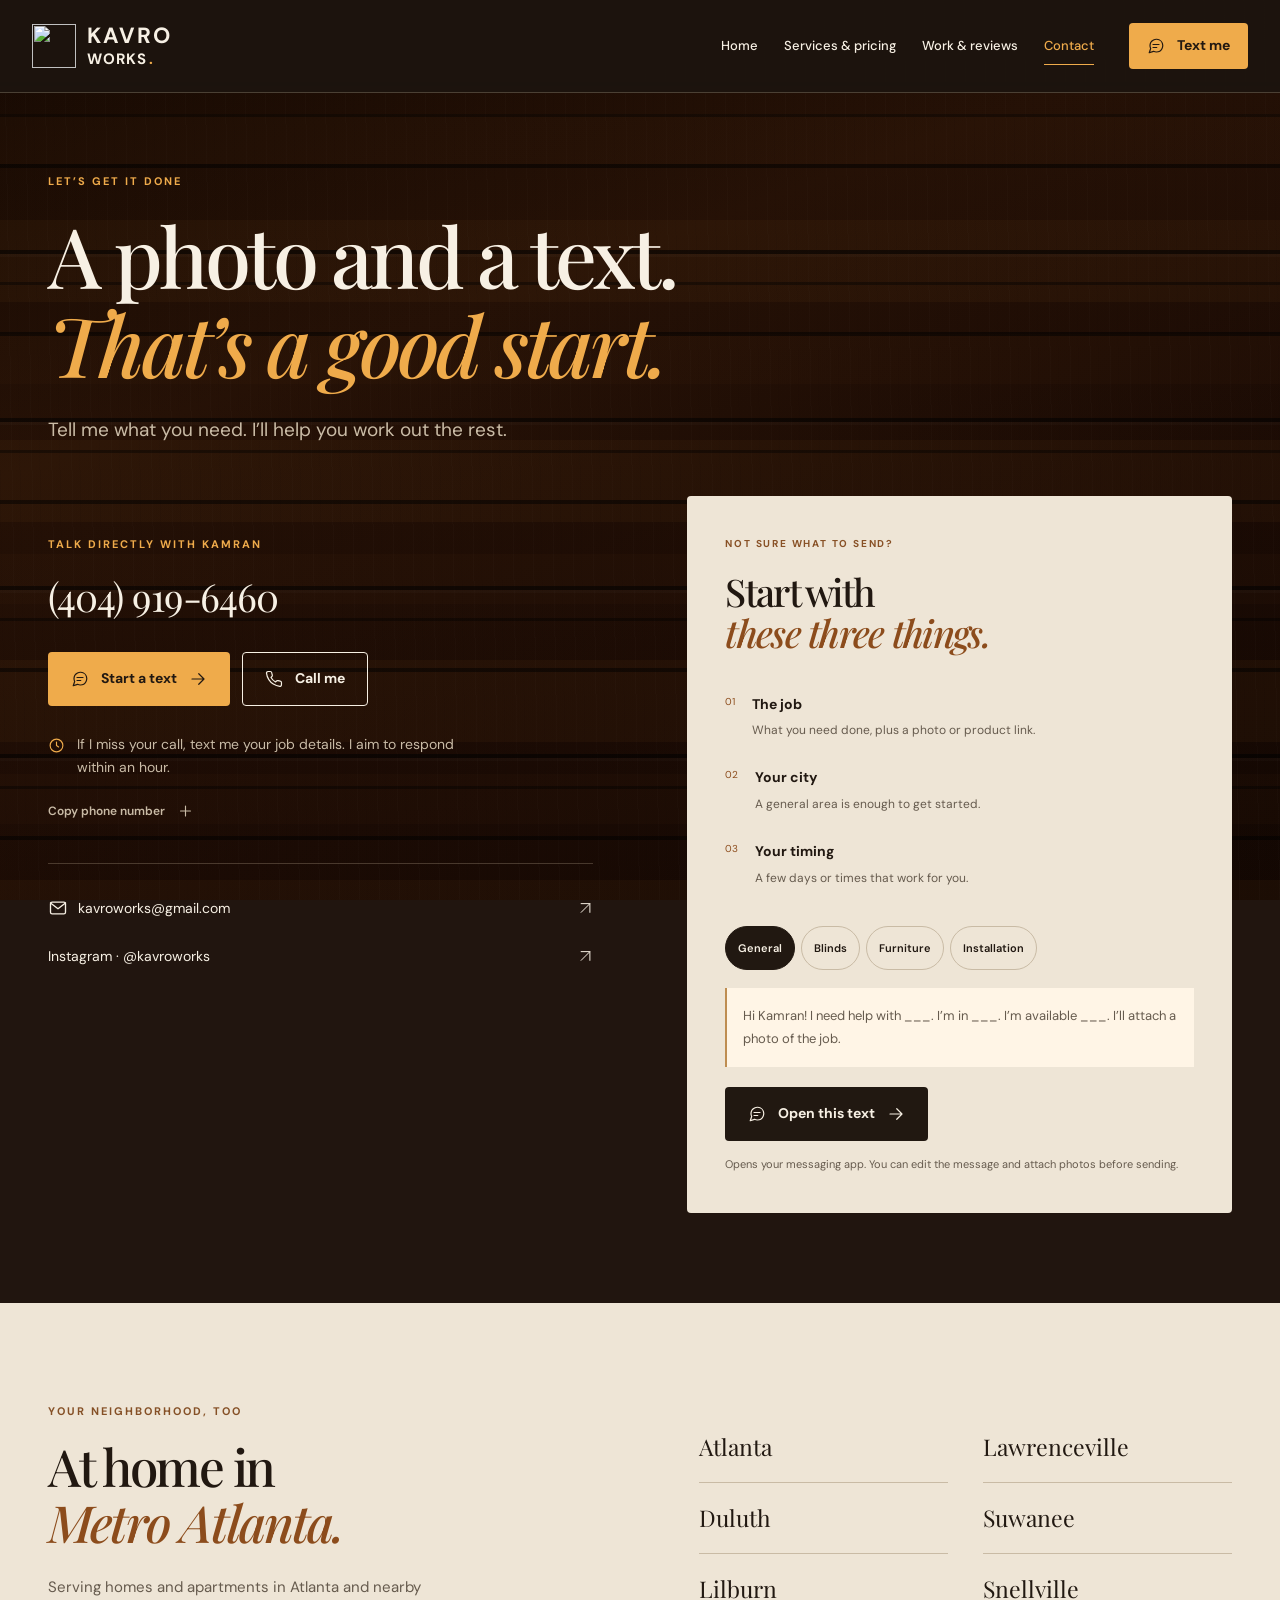
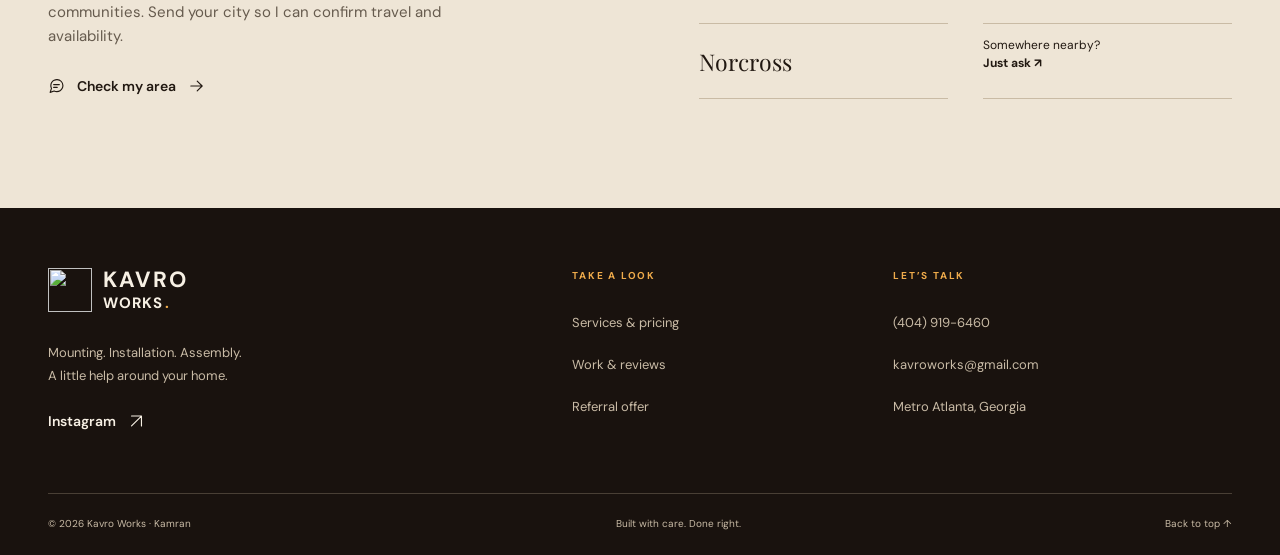
==== contact.html @ 24684acc "Add files via upload" ====
<!doctype html>
<html lang="en"><head><meta charset="utf-8"><meta name="viewport" content="width=device-width, initial-scale=1, viewport-fit=cover"><meta name="theme-color" content="#20150f"><title>Call or Text Kamran | Kavro Works</title><meta name="description" content="Text your project photos, city and preferred timing to Kavro Works at (404) 919-6460. Mounting, installation and assembly across Metro Atlanta."><link rel="canonical" href="https://kavroworks.com/contact.html"><meta property="og:title" content="Call or Text Kamran | Kavro Works"><meta property="og:description" content="Text your project photos, city and preferred timing to Kavro Works at (404) 919-6460. Mounting, installation and assembly across Metro Atlanta."><meta property="og:type" content="website"><meta property="og:image" content="https://kavroworks.com/images/bed-after.webp"><link rel="icon" href="images/favicon.png"><link rel="apple-touch-icon" href="images/favicon.png"><link rel="preconnect" href="https://fonts.googleapis.com"><link rel="preconnect" href="https://fonts.gstatic.com" crossorigin><link href="https://fonts.googleapis.com/css2?family=DM+Sans:wght@400;500;600;700&family=Playfair+Display:ital,wght@0,500;0,600;0,700;1,500;1,600&display=swap" rel="stylesheet"><link rel="stylesheet" href="styles.css"><script src="script.js" defer></script><script type="application/ld+json">{"@context": "https://schema.org", "@type": "HomeAndConstructionBusiness", "name": "Kavro Works", "url": "https://kavroworks.com/", "telephone": "+14049196460", "email": "kavroworks@gmail.com", "image": "https://kavroworks.com/images/bed-after.webp", "areaServed": ["Atlanta", "Lawrenceville", "Duluth", "Suwanee", "Lilburn", "Snellville", "Norcross"], "sameAs": ["https://www.instagram.com/kavroworks"]}</script></head>
<body id="top"><div class="wood-bg" aria-hidden="true"></div><a href="#main" class="skip-link">Skip to content</a>
<header class="site-header"><div class="header-inner"><a class="brand" href="index.html" aria-label="Kavro Works home"><img src="images/logo.png" alt="" width="44" height="44"><span>KAVRO<span class="brand-works">WORKS<span class="brand-dot">.</span></span></span></a>
<button type="button" class="menu-toggle js-only" aria-controls="site-nav" aria-expanded="false"><span class="menu-lines" aria-hidden="true"></span><span class="sr-only">Open menu</span></button>
<nav id="site-nav" class="site-nav" aria-label="Main navigation"><a href="index.html">Home</a><a href="services.html">Services & pricing</a><a href="work.html">Work & reviews</a><a href="contact.html" aria-current="page">Contact</a><a href="offers.html" class="mobile-offer">Referral offer</a></nav>
<a class="button button-accent header-cta" href="sms:+14049196460" data-sms=""><svg class="icon " viewBox="0 0 24 24" fill="none" stroke="currentColor" stroke-width="1.6" stroke-linecap="round" stroke-linejoin="round" aria-hidden="true"><path d="M21 11.5a8.4 8.4 0 0 1-.9 3.8 8.5 8.5 0 0 1-7.6 4.7 8.4 8.4 0 0 1-3.8-.9L3 21l1.9-5.7a8.4 8.4 0 0 1-.9-3.8 8.5 8.5 0 0 1 4.7-7.6 8.4 8.4 0 0 1 3.8-.9h.5a8.5 8.5 0 0 1 8 8v.5Z"/><path d="M8 10h8M8 14h5"/></svg><span>Text me</span><svg class="icon " viewBox="0 0 24 24" fill="none" stroke="currentColor" stroke-width="1.6" stroke-linecap="round" stroke-linejoin="round" aria-hidden="true"><path d="M4 12h15M13 5l7 7-7 7"/></svg></a>
</div></header><main id="main"><section class="container page-hero contact-hero"><span class="eyebrow">Let’s get it done</span><h1>A photo and a text.<br><em>That’s a good start.</em></h1><p class="lead">Tell me what you need. I’ll help you work out the rest.</p></section><section class="container contact-layout"><div class="contact-main"><span class="eyebrow">Talk directly with Kamran</span><a class="contact-number" href="tel:+14049196460">(404) 919-6460</a><div class="button-row"><a class="button button-accent" href="sms:+14049196460" data-sms=""><svg class="icon " viewBox="0 0 24 24" fill="none" stroke="currentColor" stroke-width="1.6" stroke-linecap="round" stroke-linejoin="round" aria-hidden="true"><path d="M21 11.5a8.4 8.4 0 0 1-.9 3.8 8.5 8.5 0 0 1-7.6 4.7 8.4 8.4 0 0 1-3.8-.9L3 21l1.9-5.7a8.4 8.4 0 0 1-.9-3.8 8.5 8.5 0 0 1 4.7-7.6 8.4 8.4 0 0 1 3.8-.9h.5a8.5 8.5 0 0 1 8 8v.5Z"/><path d="M8 10h8M8 14h5"/></svg><span>Start a text</span><svg class="icon " viewBox="0 0 24 24" fill="none" stroke="currentColor" stroke-width="1.6" stroke-linecap="round" stroke-linejoin="round" aria-hidden="true"><path d="M4 12h15M13 5l7 7-7 7"/></svg></a><a href="tel:+14049196460" class="button button-outline"><svg class="icon " viewBox="0 0 24 24" fill="none" stroke="currentColor" stroke-width="1.6" stroke-linecap="round" stroke-linejoin="round" aria-hidden="true"><path d="m22 16.9-.1 3a2 2 0 0 1-2.2 2 19.8 19.8 0 0 1-8.6-3.1 19.5 19.5 0 0 1-6-6A19.8 19.8 0 0 1 2 4.1 2 2 0 0 1 4 2h3a2 2 0 0 1 2 1.7c.1 1 .4 2 .7 2.9a2 2 0 0 1-.5 2.1L8 10a16 16 0 0 0 6 6l1.3-1.3a2 2 0 0 1 2.1-.5c.9.3 1.9.6 2.9.7a2 2 0 0 1 1.7 2Z"/></svg>Call me</a></div><p class="response-note"><svg class="icon " viewBox="0 0 24 24" fill="none" stroke="currentColor" stroke-width="1.6" stroke-linecap="round" stroke-linejoin="round" aria-hidden="true"><circle cx="12" cy="12" r="9"/><path d="M12 7v5l3 2"/></svg> If I miss your call, text me your job details. I aim to respond within an hour.</p><button class="text-link js-only" type="button" data-copy="(404) 919-6460">Copy phone number <svg class="icon " viewBox="0 0 24 24" fill="none" stroke="currentColor" stroke-width="1.6" stroke-linecap="round" stroke-linejoin="round" aria-hidden="true"><path d="M12 5v14M5 12h14"/></svg></button><div class="contact-alternatives"><a href="mailto:kavroworks@gmail.com"><svg class="icon " viewBox="0 0 24 24" fill="none" stroke="currentColor" stroke-width="1.6" stroke-linecap="round" stroke-linejoin="round" aria-hidden="true"><rect x="3" y="5" width="18" height="14" rx="2"/><path d="m3 6 9 7 9-7"/></svg>kavroworks@gmail.com <svg class="icon " viewBox="0 0 24 24" fill="none" stroke="currentColor" stroke-width="1.6" stroke-linecap="round" stroke-linejoin="round" aria-hidden="true"><path d="M5 19 19 5M5 5h14v14"/></svg></a><a href="https://www.instagram.com/kavroworks" target="_blank" rel="noopener noreferrer">Instagram · @kavroworks <svg class="icon " viewBox="0 0 24 24" fill="none" stroke="currentColor" stroke-width="1.6" stroke-linecap="round" stroke-linejoin="round" aria-hidden="true"><path d="M5 19 19 5M5 5h14v14"/></svg></a></div></div><aside class="text-starter"><span class="eyebrow">Not sure what to send?</span><h2>Start with<br><em>these three things.</em></h2><ol class="send-list"><li><span>01</span><div><strong>The job</strong><p>What you need done, plus a photo or product link.</p></div></li><li><span>02</span><div><strong>Your city</strong><p>A general area is enough to get started.</p></div></li><li><span>03</span><div><strong>Your timing</strong><p>A few days or times that work for you.</p></div></li></ol><div class="text-topics js-only" aria-label="Choose a text message topic"><button type="button" data-topic="general" aria-pressed="true">General</button><button type="button" data-topic="blinds" aria-pressed="false">Blinds</button><button type="button" data-topic="furniture" aria-pressed="false">Furniture</button><button type="button" data-topic="installation" aria-pressed="false">Installation</button></div><p class="message-preview" id="message-preview">Hi Kamran! I need help with ___. I’m in ___. I’m available ___. I’ll attach a photo of the job.</p><a class="button button-dark message-link" href="sms:+14049196460" data-sms=""><svg class="icon " viewBox="0 0 24 24" fill="none" stroke="currentColor" stroke-width="1.6" stroke-linecap="round" stroke-linejoin="round" aria-hidden="true"><path d="M21 11.5a8.4 8.4 0 0 1-.9 3.8 8.5 8.5 0 0 1-7.6 4.7 8.4 8.4 0 0 1-3.8-.9L3 21l1.9-5.7a8.4 8.4 0 0 1-.9-3.8 8.5 8.5 0 0 1 4.7-7.6 8.4 8.4 0 0 1 3.8-.9h.5a8.5 8.5 0 0 1 8 8v.5Z"/><path d="M8 10h8M8 14h5"/></svg><span>Open this text</span><svg class="icon " viewBox="0 0 24 24" fill="none" stroke="currentColor" stroke-width="1.6" stroke-linecap="round" stroke-linejoin="round" aria-hidden="true"><path d="M4 12h15M13 5l7 7-7 7"/></svg></a><p class="small">Opens your messaging app. You can edit the message and attach photos before sending.</p></aside></section>
<section class="paper-section" id="service-area"><div class="container section area-section"><div><span class="eyebrow">Your neighborhood, too</span><h2>At home in<br><em>Metro Atlanta.</em></h2><p>Serving homes and apartments in Atlanta and nearby communities. Send your city so I can confirm travel and availability.</p><a class="text-link" href="sms:+14049196460" data-sms="Hi Kamran! Do you serve ___? I need help with ___."><svg class="icon " viewBox="0 0 24 24" fill="none" stroke="currentColor" stroke-width="1.6" stroke-linecap="round" stroke-linejoin="round" aria-hidden="true"><path d="M21 11.5a8.4 8.4 0 0 1-.9 3.8 8.5 8.5 0 0 1-7.6 4.7 8.4 8.4 0 0 1-3.8-.9L3 21l1.9-5.7a8.4 8.4 0 0 1-.9-3.8 8.5 8.5 0 0 1 4.7-7.6 8.4 8.4 0 0 1 3.8-.9h.5a8.5 8.5 0 0 1 8 8v.5Z"/><path d="M8 10h8M8 14h5"/></svg><span>Check my area</span><svg class="icon " viewBox="0 0 24 24" fill="none" stroke="currentColor" stroke-width="1.6" stroke-linecap="round" stroke-linejoin="round" aria-hidden="true"><path d="M4 12h15M13 5l7 7-7 7"/></svg></a></div><ul class="city-list"><li>Atlanta</li><li>Lawrenceville</li><li>Duluth</li><li>Suwanee</li><li>Lilburn</li><li>Snellville</li><li>Norcross</li><li><span>Somewhere nearby?</span><a href="sms:+14049196460" data-sms="Hi Kamran! Do you serve ___?">Just ask ↗</a></li></ul></div></section></main><footer class="site-footer"><div class="container footer-top"><div><a class="brand" href="index.html" aria-label="Kavro Works home"><img src="images/logo.png" alt="" width="44" height="44"><span>KAVRO<span class="brand-works">WORKS<span class="brand-dot">.</span></span></span></a><p>Mounting. Installation. Assembly.<br>A little help around your home.</p><a href="https://www.instagram.com/kavroworks" target="_blank" rel="noopener noreferrer" class="text-link">Instagram <svg class="icon " viewBox="0 0 24 24" fill="none" stroke="currentColor" stroke-width="1.6" stroke-linecap="round" stroke-linejoin="round" aria-hidden="true"><path d="M5 19 19 5M5 5h14v14"/></svg></a></div>
<div><span class="eyebrow">Take a look</span><a href="services.html">Services & pricing</a><a href="work.html">Work & reviews</a><a href="offers.html">Referral offer</a></div>
<div><span class="eyebrow">Let’s talk</span><a href="tel:+14049196460">(404) 919-6460</a><a href="mailto:kavroworks@gmail.com">kavroworks@gmail.com</a><a href="contact.html#service-area">Metro Atlanta, Georgia</a></div></div>
<div class="container footer-bottom"><span>© 2026 Kavro Works · Kamran</span><span>Built with care. Done right.</span><a href="#top">Back to top ↑</a></div></footer>
<div class="mobile-contact" aria-label="Quick contact"><a href="tel:+14049196460"><svg class="icon " viewBox="0 0 24 24" fill="none" stroke="currentColor" stroke-width="1.6" stroke-linecap="round" stroke-linejoin="round" aria-hidden="true"><path d="m22 16.9-.1 3a2 2 0 0 1-2.2 2 19.8 19.8 0 0 1-8.6-3.1 19.5 19.5 0 0 1-6-6A19.8 19.8 0 0 1 2 4.1 2 2 0 0 1 4 2h3a2 2 0 0 1 2 1.7c.1 1 .4 2 .7 2.9a2 2 0 0 1-.5 2.1L8 10a16 16 0 0 0 6 6l1.3-1.3a2 2 0 0 1 2.1-.5c.9.3 1.9.6 2.9.7a2 2 0 0 1 1.7 2Z"/></svg><span>Call Kamran</span></a><a class="mobile-text" href="sms:+14049196460" data-sms=""><svg class="icon " viewBox="0 0 24 24" fill="none" stroke="currentColor" stroke-width="1.6" stroke-linecap="round" stroke-linejoin="round" aria-hidden="true"><path d="M21 11.5a8.4 8.4 0 0 1-.9 3.8 8.5 8.5 0 0 1-7.6 4.7 8.4 8.4 0 0 1-3.8-.9L3 21l1.9-5.7a8.4 8.4 0 0 1-.9-3.8 8.5 8.5 0 0 1 4.7-7.6 8.4 8.4 0 0 1 3.8-.9h.5a8.5 8.5 0 0 1 8 8v.5Z"/><path d="M8 10h8M8 14h5"/></svg><span>Text your job</span><svg class="icon " viewBox="0 0 24 24" fill="none" stroke="currentColor" stroke-width="1.6" stroke-linecap="round" stroke-linejoin="round" aria-hidden="true"><path d="M4 12h15M13 5l7 7-7 7"/></svg></a></div>
<div class="toast" role="status" aria-live="polite" aria-atomic="true" id="toast"></div>
<dialog class="copy-dialog" id="copy-dialog" aria-labelledby="copy-title"><button type="button" class="icon-button dialog-close" data-close-copy aria-label="Close"><svg class="icon " viewBox="0 0 24 24" fill="none" stroke="currentColor" stroke-width="1.6" stroke-linecap="round" stroke-linejoin="round" aria-hidden="true"><path d="m6 6 12 12M6 18 18 6"/></svg></button><h2 id="copy-title">Copy this text</h2><p>Press and hold, or select the text and copy it.</p><textarea id="copy-fallback" readonly aria-label="Text to copy"></textarea><button class="button button-accent" type="button" data-close-copy>Done</button></dialog></body></html>
---- styles.css ----
/* Kavro Works — warm wood, real projects, straightforward contact. */
:root{--ink:#211811;--wood:#21150f;--cream:#f7f0e4;--paper:#eee5d6;--muted:#c9bba6;--muted-ink:#665b4e;--accent:#efab4b;--accent-hover:#ffc16a;--line:rgba(241,221,192,.22);--paper-line:#c9bba5;--serif:'Playfair Display',Georgia,serif;--sans:'DM Sans',Arial,sans-serif;--header-height:92px}
*{box-sizing:border-box}html{scroll-behavior:smooth;scroll-padding-top:110px}body{margin:0;background:var(--wood);color:var(--cream);font:16px/1.65 var(--sans);-webkit-font-smoothing:antialiased}body.dialog-open{overflow:hidden}main,footer,.site-header{position:relative}img{display:block;max-width:100%;height:auto}a{color:inherit;text-decoration:none}button,input,textarea{font:inherit}button{cursor:pointer}button,a,input,summary,textarea{-webkit-tap-highlight-color:transparent}button{color:inherit}button:disabled{cursor:default}button:focus-visible,a:focus-visible,input:focus-visible,textarea:focus-visible,summary:focus-visible{outline:3px solid var(--accent);outline-offset:5px}::selection{background:var(--accent);color:var(--ink)}[hidden]{display:none!important}.sr-only{position:absolute!important;width:1px;height:1px;padding:0;overflow:hidden;clip:rect(0,0,0,0);white-space:nowrap;border:0}.js-only{display:none!important}.js .js-only{display:flex!important}.icon{width:20px;height:20px;flex-shrink:0;vertical-align:middle}.container{width:min(1220px,calc(100% - 96px));margin-inline:auto}.section{padding-block:100px}.eyebrow{display:block;font-size:11px;line-height:1.5;letter-spacing:.18em;text-transform:uppercase;font-weight:700;color:var(--accent);margin-bottom:20px}h1,h2,h3,p,figure{margin:0}h1,h2,h3{font-weight:500}h1,h2{font-family:var(--serif);letter-spacing:-.045em;line-height:1.08}h1{font-size:clamp(54px,6.5vw,88px)}h2{font-size:clamp(38px,4vw,56px)}h3{font-size:23px;line-height:1.3;letter-spacing:-.02em}em{font-weight:500;color:var(--accent)}p{color:var(--muted)}p+p{margin-top:17px}.lead{font-size:19px;line-height:1.65}.small{font-size:13px;line-height:1.65}.text-link{display:inline-flex;align-items:center;gap:12px;min-height:44px;font-size:14px;font-weight:600;border:0;background:none;padding:5px 0;line-height:1.5}.text-link .icon{width:17px}.text-link:hover{color:var(--accent)}.text-link .icon{transition:transform .2s}.text-link:hover .icon{transform:translateX(3px)}.button{display:inline-flex;align-items:center;justify-content:center;gap:12px;border:1px solid transparent;min-height:54px;padding:15px 22px;font-size:14px;line-height:1.25;font-weight:700;border-radius:4px;transition:background .2s,transform .2s;color:inherit}.button:hover{transform:translateY(-2px)}.button .icon{width:18px;height:18px}.button-accent{background:var(--accent);color:var(--ink)}.button-accent:hover{background:var(--accent-hover)}.button-dark{background:var(--ink);color:var(--cream)}.button-dark:hover{background:#473025}.button-outline{border-color:currentColor;background:transparent}.button-outline:hover{background:rgba(200,160,110,.1)}.button-row{display:flex;align-items:center;gap:25px;flex-wrap:wrap}.icon-button{display:inline-grid;place-items:center;background:transparent;border:1px solid var(--line);border-radius:50%;width:44px;height:44px;flex-shrink:0}.icon-button:hover{background:rgba(180,145,105,.18)}.skip-link{position:fixed;top:8px;left:16px;padding:10px 18px;background:var(--cream);color:var(--ink);transform:translateY(-150%);z-index:100}.skip-link:focus{transform:none}
/* The original wood backdrop is retained. */
.wood-bg{position:fixed;inset:0;z-index:0;pointer-events:none;background:repeating-linear-gradient(180deg,transparent 0,transparent 82px,rgba(0,0,0,.55) 82px,rgba(0,0,0,.55) 86px,rgba(255,255,255,.018) 86px,rgba(255,255,255,.018) 89px,transparent 89px,transparent 114px,rgba(0,0,0,.4) 114px,rgba(0,0,0,.4) 117px,transparent 117px,transparent 164px,rgba(0,0,0,.5) 164px,rgba(0,0,0,.5) 168px),repeating-linear-gradient(89deg,transparent 0,transparent 7px,rgba(0,0,0,.04) 7px,rgba(0,0,0,.04) 8px,transparent 8px,transparent 19px,rgba(255,255,255,.012) 19px,rgba(255,255,255,.012) 20px),repeating-linear-gradient(180deg,rgba(90,50,14,.18) 0,rgba(90,50,14,.18) 82px,rgba(50,22,4,.12) 82px,rgba(50,22,4,.12) 114px,rgba(75,38,10,.15) 114px,rgba(75,38,10,.15) 164px,rgba(60,28,6,.1) 164px,rgba(60,28,6,.1) 220px),linear-gradient(160deg,#130802 0%,#231006 35%,#170904 70%,#0e0502 100%)}
.site-header{position:sticky;top:0;z-index:30;background:rgba(29,20,14,.96);border-bottom:1px solid var(--line)}.header-inner{width:min(1320px,calc(100% - 64px));margin:auto;min-height:var(--header-height);display:flex;align-items:center;gap:35px}.brand{display:inline-flex;align-items:center;gap:11px;font-size:22px;letter-spacing:.09em;line-height:1;flex-shrink:0;font-weight:700;color:var(--cream)}.brand img{width:44px;height:44px;object-fit:contain}.brand-works{display:block;letter-spacing:.06em;font-size:15px;margin-top:5px}.brand-dot{color:var(--accent);margin-left:2px}.site-nav{display:flex;align-items:center;gap:26px;margin-left:auto}.site-nav a{font-size:13px;font-weight:500;position:relative;min-height:44px;display:flex;align-items:center;white-space:nowrap}.site-nav a::after{content:'';position:absolute;bottom:3px;left:0;right:0;height:1px;transform:scaleX(0);transform-origin:left;transition:transform .2s;background:var(--accent)}.site-nav a[aria-current],.site-nav a:hover{color:var(--accent)}.site-nav a[aria-current]::after,.site-nav a:hover::after{transform:scaleX(1)}.site-nav .mobile-offer{display:none}.header-cta{padding:12px 17px;min-height:46px}.header-cta>.icon:last-child{display:none}.js .menu-toggle{display:none!important}.menu-toggle{width:46px;height:46px;border:1px solid var(--line);border-radius:4px;background:none;align-items:center;justify-content:center;flex-shrink:0}.menu-lines,.menu-lines::before{display:block;width:20px;height:2px;background:var(--cream);position:relative;transition:transform .2s}.menu-lines::before{content:'';position:absolute;top:7px}.menu-lines{transform:translateY(-3px)}.menu-toggle[aria-expanded=true] .menu-lines{transform:rotate(45deg)}.menu-toggle[aria-expanded=true] .menu-lines::before{top:0;transform:rotate(90deg)}
.home-hero{position:relative;isolation:isolate;padding:76px 0 95px}.home-hero::before{content:'';position:absolute;inset:0;z-index:-1;background:linear-gradient(90deg,rgba(30,17,9,.94),rgba(30,17,9,.78)),url('images/background.webp') center/cover}.hero-grid{display:grid;grid-template-columns:1.2fr 1fr;gap:7%;align-items:center}.hero-copy{padding-bottom:20px}.location-label{display:flex;gap:8px;align-items:center;color:var(--muted);letter-spacing:.13em}.location-label .icon{width:14px;height:14px}.hero-copy h1{font-size:clamp(50px,5.7vw,81px);margin-bottom:28px}.hero-copy .lead{max-width:500px}.hero-intro{font-size:16px;max-width:490px;margin-top:20px;margin-bottom:28px}.hero-copy .button-row{gap:22px}.contact-note{font-size:12px;margin-top:21px;display:flex;align-items:flex-start;gap:8px;max-width:370px}.contact-note .icon{width:15px;height:15px;margin-top:3px}.hero-project{position:relative;padding-bottom:20px}.hero-photo{display:block;aspect-ratio:4/5;position:relative;border-radius:130px 4px 4px 4px;overflow:hidden;background:#4b3828}.hero-photo>img{width:100%;height:100%;object-fit:cover;transition:transform .65s}.hero-photo:hover>img{transform:scale(1.025)}.photo-corner{position:absolute;bottom:20px;right:20px;color:#fff;font-size:11px;letter-spacing:.03em;display:flex;align-items:center;gap:12px;padding:9px 12px;background:rgba(32,20,12,.8);border-radius:3px}.photo-corner .icon{width:14px}.hero-photo-caption{display:flex;justify-content:space-between;gap:15px;margin-top:13px;font-size:11px;color:var(--muted)}.before-note{position:absolute;bottom:-30px;left:-45px;display:flex;align-items:center;gap:14px;background:var(--paper);padding:10px 17px 10px 10px;color:var(--ink);transform:rotate(-3deg);box-shadow:0 15px 40px #0003;max-width:300px;font-size:12px;line-height:1.6}.before-note img{width:65px;height:75px;object-fit:cover}.before-note strong{font-size:11px;font-weight:500}.before-note:hover{transform:rotate(0deg)}.promise-strip{border-top:1px solid var(--line);border-bottom:1px solid var(--line);padding-block:23px}.promise-strip>.container{display:flex;justify-content:space-between;gap:24px}.promise-strip span{display:flex;align-items:center;gap:10px;font-size:13px;color:var(--muted)}.promise-strip .icon{color:var(--accent);width:17px}
.services-intro{display:grid;grid-template-columns:.95fr 1.2fr;gap:12%}.services-intro p{margin:24px 0;max-width:350px}.service-preview-list>a{display:grid;grid-template-columns:28px 1fr 28px;gap:24px;border-top:1px solid var(--line);padding-block:26px;align-items:start}.service-preview-list>a:last-child{border-bottom:1px solid var(--line)}.list-number{font-size:11px;color:var(--accent);padding-top:9px}.service-preview-list h3{font:35px/1.2 var(--serif)}.service-preview-list p{font-size:14px;margin:8px 0 0;max-width:330px}.service-preview-list>a>.icon{margin-top:10px;transition:transform .2s}.service-preview-list>a:hover>.icon{transform:translate(3px,-3px);color:var(--accent)}.paper-section{background:var(--paper);color:var(--ink)}.paper-section p{color:var(--muted-ink)}.paper-section em{color:#8c4c1c}.paper-section .eyebrow{color:#855026}.paper-section .text-link:hover{color:#915118}.section-heading{display:flex;justify-content:space-between;align-items:flex-end;gap:32px;margin-bottom:42px}.home-project-grid{display:grid;grid-template-columns:1.2fr 1fr;gap:55px}.home-project{display:block}.home-project>img{width:100%;height:460px;object-fit:cover;object-position:center 43%;border-radius:4px}.home-project:nth-child(2){padding-top:90px}.home-project:nth-child(2)>img{height:370px;object-position:center 34%}.home-project>div{padding-top:20px}.home-project .eyebrow{margin-bottom:8px;font-size:10px}.home-project h3{font:34px/1.2 var(--serif);margin-bottom:10px}.about-section{display:grid;grid-template-columns:.75fr 1.2fr;gap:14%;align-items:center}.about-photo{padding-left:30px;transform:rotate(-2deg)}.about-photo>img{height:390px;width:100%;object-fit:cover;object-position:center 60%;border-radius:3px}.about-photo figcaption{font-size:11px;margin-top:12px;color:var(--muted);text-align:center}.about-copy p{margin-top:24px;max-width:510px}.about-copy .text-link{margin-top:21px}.offer-section{padding-block:0 20px}.offer-ticket{background:#e4c596;color:var(--ink);display:grid;grid-template-columns:160px 1fr 250px;align-items:center;gap:34px;padding:36px 38px;border-radius:6px;position:relative;overflow:hidden}.offer-ticket::before,.offer-ticket::after{content:'';width:30px;height:30px;border-radius:50%;background:#261509;position:absolute;left:-15px;top:calc(50% - 15px)}.offer-ticket::after{left:auto;right:-15px}.offer-ticket .eyebrow{color:#72431f;font-size:10px;letter-spacing:.13em;margin-bottom:10px}.offer-value{text-align:center;border-right:1px dashed #80583777;padding-right:32px}.offer-value strong{display:block;font:90px/.9 var(--serif);letter-spacing:-.08em}.offer-value strong span{font-size:33px;letter-spacing:-.04em}.offer-value>span{font-size:14px;font-weight:700;letter-spacing:.4em;padding-left:8px}.offer-copy h2{font-size:30px;letter-spacing:-.03em}.offer-copy em{color:#75401d}.offer-copy p{color:#5b432b;font-size:13px;margin-top:15px}.offer-copy .small{font-size:11px;margin-top:5px}.offer-copy .text-link:hover{color:#7f4119}.offer-clock{align-self:center}.countdown{display:flex;gap:9px;align-items:flex-start;margin:15px 0 7px;font-variant-numeric:tabular-nums}.countdown>div{min-width:40px;text-align:center}.countdown strong{font:500 28px/1.2 var(--sans);display:block;letter-spacing:-.07em}.countdown div>span{display:block;text-transform:uppercase;font-size:8px;letter-spacing:.1em;margin-top:6px}.time-colon{font-size:22px;line-height:1.1;opacity:.45}.timer-date{font-size:10px;line-height:1.7;color:#654b31;max-width:240px}.process-section{display:grid;grid-template-columns:.95fr 1.2fr;gap:12%}.process-list{list-style:none;padding:0;margin:0}.process-list li{display:flex;gap:24px;padding:22px 0;border-bottom:1px solid var(--line)}.process-list li:first-child{padding-top:0}.process-list li>span{font-size:11px;color:var(--accent);margin-top:7px}.process-list h3{font-size:19px}.process-list p{font-size:14px;max-width:430px;margin-top:8px}.closing-cta{padding:75px 0;background:rgba(92,51,20,.3);border-top:1px solid var(--line);border-bottom:1px solid var(--line)}.closing-inner{display:flex;justify-content:space-between;align-items:center;gap:45px}.closing-inner h2{font-size:62px}.closing-inner p{margin-top:18px;font-size:15px}.closing-phone{display:flex;align-items:center;gap:10px;font-size:13px;margin-top:18px;min-height:44px}.closing-phone .icon{width:16px}.site-footer{padding-top:60px;background:#19120e}.footer-top{display:grid;grid-template-columns:1.4fr .8fr 1fr;gap:50px;padding-bottom:50px}.footer-top p{font-size:13px;line-height:1.8;margin:20px 0 12px}.footer-top>div>.eyebrow{margin:0 0 18px;font-size:10px}.footer-top>div:not(:first-child)>a{display:flex;align-items:center;min-height:42px;font-size:13px;color:var(--muted);overflow-wrap:anywhere}.footer-top a:hover{color:var(--accent)}.footer-bottom{border-top:1px solid var(--line);display:flex;justify-content:space-between;gap:24px;padding:22px 0;font-size:10px;color:var(--muted)}.mobile-contact{display:none}.toast{position:fixed;bottom:24px;left:50%;transform:translate(-50%,20px);z-index:80;color:var(--cream);background:#302217;padding:11px 20px;border:1px solid var(--line);box-shadow:0 6px 25px #0004;border-radius:4px;font-size:14px;max-width:calc(100% - 40px);opacity:0;pointer-events:none;transition:opacity .2s,transform .2s}.toast.visible{opacity:1;transform:translate(-50%,0)}
/* Interior pages */
.page-hero{padding-top:80px;padding-bottom:68px}.page-hero h1{max-width:950px}.page-hero-bottom{display:flex;justify-content:space-between;gap:40px;align-items:flex-end;margin-top:30px}.page-hero-bottom .lead{max-width:610px}.page-hero-bottom .text-link{flex-shrink:0}.page-hero>.lead{margin-top:25px;max-width:650px}.pricing-note{display:flex;gap:55px;align-items:flex-start;padding-bottom:36px;border-bottom:1px solid var(--paper-line)}.pricing-note strong{font:27px/1.3 var(--serif);max-width:310px;flex-shrink:0;letter-spacing:-.02em}.pricing-note p{max-width:670px;font-size:14px}.service-tools{justify-content:space-between;align-items:center;gap:25px;margin:34px 0 55px}.filter-bar{display:flex;gap:9px;flex-wrap:wrap}.filter-bar button,.text-topics button{border:1px solid var(--paper-line);background:transparent;color:var(--ink);padding:11px 17px;border-radius:100px;min-height:44px;font-size:12px;font-weight:600;line-height:1.3;white-space:nowrap}.filter-bar button[aria-pressed=true],.text-topics button[aria-pressed=true]{color:var(--cream);background:var(--ink);border-color:var(--ink)}.filter-bar button:hover{border-color:var(--ink)}.filter-bar button span{margin-left:5px;opacity:.7}.service-search input{border:0;border-bottom:1px solid #8f816d;background:transparent;color:var(--ink);padding:13px 0;font-size:14px;border-radius:0;width:195px;min-height:48px}.service-search input::placeholder{color:#6b6155}.service-group{display:grid;grid-template-columns:.72fr 1.4fr;gap:70px;padding-block:25px 70px;scroll-margin-top:120px}.service-group-heading .eyebrow{font-size:12px;margin-bottom:16px}.service-group-heading h2{font-size:37px}.service-group-heading p{font-size:13px;margin-top:14px}.service-item{border-top:1px solid var(--paper-line)}.service-item:last-child{border-bottom:1px solid var(--paper-line)}summary{cursor:pointer;list-style:none}summary::-webkit-details-marker{display:none}.service-item summary{display:grid;grid-template-columns:1fr auto 20px;gap:20px;align-items:center;padding:22px 0;min-height:77px}.service-name{font-size:16px;font-weight:600}.service-price{font-size:12px;color:#71553a;white-space:nowrap}.service-item[open] summary>.icon,.faq-list details[open] summary>.icon,.offer-rules[open] summary>.icon{transform:rotate(45deg)}summary>.icon{transition:transform .2s;width:17px;height:17px}.service-detail{padding:0 30px 24px 0}.service-detail p{font-size:14px;max-width:600px}.service-detail .text-link{font-size:13px;margin-top:10px;color:#713c18}.other-job{border-top:1px solid var(--paper-line);padding-top:34px;display:flex;align-items:center;gap:35px}.other-job h3{font:30px/1.2 var(--serif);max-width:240px}.other-job p{font-size:14px;max-width:290px}.other-job .button{margin-left:auto}.empty-state{padding:30px;border:1px solid var(--paper-line);margin-bottom:30px}.empty-state p{margin:15px 0}.faq-section{display:grid;grid-template-columns:.8fr 1.3fr;gap:10%}.faq-list details{border-top:1px solid var(--line)}.faq-list details:last-child{border-bottom:1px solid var(--line)}.faq-list summary{min-height:75px;display:flex;justify-content:space-between;align-items:center;gap:24px;font-size:15px;padding-block:18px}.faq-list p{font-size:14px;padding:0 30px 24px 0}
/* Project gallery: photos are never stretched or represented as aligned overlays. */
.gallery-section{padding-top:50px}.gallery-hint{margin-top:17px}.project-row{display:grid;grid-template-columns:1.15fr 1fr;gap:9%;align-items:center;padding:65px 0;border-bottom:1px solid var(--paper-line);scroll-margin-top:115px}.project-row:nth-of-type(even) .project-photo-wrap{order:2}.project-row:nth-of-type(even) .project-copy{order:1}.project-row:last-child{border-bottom:0;padding-bottom:0}.project-photo-wrap{min-width:0}.project-photo{position:relative;display:block;aspect-ratio:4/4.7;background:#ddd1be;border-radius:4px;overflow:hidden}.project-photo>img{width:100%;height:100%;object-fit:cover;object-position:center 40%}.project-row#fan .project-photo>img{object-position:center 30%}.project-row#windows .project-photo>img{object-fit:contain;background:#d1c6b4}.project-row#disposal .project-photo>img{object-fit:contain;background:#221a12}.photo-state{position:absolute;top:16px;left:16px;background:var(--cream);color:var(--ink);padding:6px 11px;border-radius:2px;font-size:10px;font-weight:700;text-transform:uppercase;letter-spacing:.09em}.expand-label{position:absolute;bottom:16px;right:16px;display:flex;align-items:center;gap:9px;color:white;background:#20150edb;font-size:11px;padding:8px 12px;border-radius:3px}.expand-label .icon{width:15px;height:15px}.photo-tabs{display:flex;gap:4px;justify-content:center;margin-top:13px}.photo-tabs button{border:1px solid transparent;padding:9px 20px;border-radius:3px;background:none;color:inherit;font-size:12px;min-height:44px}.photo-tabs button[aria-pressed=true]{border-color:currentColor;font-weight:700}.photo-tabs button:hover{background:#aa845b22}.project-copy .eyebrow{font-size:10px;line-height:1.8}.project-copy h2{font-size:43px;max-width:420px}.project-copy p{margin-top:23px;max-width:420px;font-size:15px}.project-copy .text-link{margin-top:19px;font-size:13px}.project-copy .small{font-size:12px}.reviews-section{display:grid;grid-template-columns:1fr 1fr;gap:100px;align-items:center}.reviews-section>div>p{margin-top:23px;max-width:420px;font-size:15px}.review-placeholder{position:relative;border-top:1px solid var(--line);border-bottom:1px solid var(--line);padding:36px 0 30px 65px}.google-letter{position:absolute;top:37px;left:0;font-size:37px;font-weight:700;line-height:1;color:var(--cream)}.review-placeholder .eyebrow{font-size:10px;margin-bottom:12px}.review-placeholder h3{font:35px/1.2 var(--serif)}.review-placeholder .text-link{margin-top:20px}
/* Direct contact */
.contact-hero{padding-bottom:50px}.contact-layout{display:grid;grid-template-columns:1fr 1fr;gap:8%;padding-bottom:90px;align-items:start}.contact-main{padding-top:40px}.contact-number{display:block;font:clamp(28px,3vw,43px)/1.3 var(--serif);margin-bottom:30px;white-space:nowrap;letter-spacing:-.03em}.contact-main .button-row{gap:12px}.response-note{display:flex;align-items:flex-start;gap:12px;font-size:14px;margin:27px 0 10px;max-width:420px}.response-note .icon{width:17px;height:17px;margin-top:4px;color:var(--accent)}.contact-main>button{font-size:12px;color:var(--muted)}.contact-alternatives{margin-top:30px;padding-top:20px;border-top:1px solid var(--line)}.contact-alternatives a{display:flex;align-items:center;gap:10px;min-height:48px;font-size:14px;overflow-wrap:anywhere}.contact-alternatives a>.icon:last-child{margin-left:auto;width:15px}.text-starter{background:var(--paper);color:var(--ink);padding:40px 38px;border-radius:4px}.text-starter .eyebrow{color:#885126;font-size:10px}.text-starter h2{font-size:38px}.text-starter em{color:#8c4c1c}.text-starter p{color:var(--muted-ink)}.send-list{padding:0;margin:26px 0;list-style:none}.send-list li{display:flex;gap:17px;padding:12px 0}.send-list li>span{color:#8c4c1c;font-size:10px;margin-top:3px}.send-list strong{font-size:14px}.send-list p{font-size:12px;margin-top:3px;line-height:1.7}.text-topics{gap:6px;flex-wrap:wrap;margin-bottom:18px}.text-topics button{padding:8px 12px;font-size:11px}.message-preview{background:#fff5e6;border-left:2px solid #be8d51;padding:16px;font-size:13px;line-height:1.8;margin-bottom:20px}.text-starter>.small{font-size:11px;margin-top:14px}.area-section{display:grid;grid-template-columns:1fr 1fr;gap:10%}.area-section>div>p{font-size:15px;margin:25px 0 15px;max-width:460px}.city-list{margin:0;padding:0;list-style:none;display:grid;grid-template-columns:1fr 1fr;align-content:center;column-gap:35px}.city-list li{border-bottom:1px solid var(--paper-line);min-height:62px;padding:16px 0;font-family:var(--serif);font-size:23px;display:flex;align-items:center}.city-list li:last-child{display:block;font:12px/1.5 var(--sans);padding-top:12px}.city-list li:last-child a{display:block;font-weight:700;min-height:28px}
/* Referral concept. In preview mode no entry is submitted or implied. */
.offer-detail{display:grid;grid-template-columns:1fr 1fr;gap:10%;padding-bottom:100px}.offer-main{background:var(--paper);color:var(--ink);padding:42px;border-radius:5px;position:relative;overflow:hidden}.offer-status{display:inline-block;color:#76491f;border:1px solid #b39673;border-radius:3px;padding:6px 9px;font-size:9px;font-weight:700;letter-spacing:.11em;text-transform:uppercase}.offer-big{font:140px/.9 var(--serif);letter-spacing:-.08em;margin:35px 0 25px;color:#8c4c1c}.offer-big>span{font-size:58px;vertical-align:top;position:relative;top:12px;letter-spacing:-.05em}.offer-big small{font:16px/1 var(--sans);letter-spacing:.1em;text-transform:uppercase;margin-left:12px}.offer-main h2{font-size:36px}.offer-main em{color:#8c4c1c}.offer-main p{color:var(--muted-ink);font-size:14px;margin-top:22px}.offer-main .offer-disclaimer{font-size:12px;padding-bottom:25px;border-bottom:1px dashed #baa88d;margin-bottom:25px}.offer-main>.eyebrow{color:#805027;font-size:10px}.offer-main .timer-date{font-size:11px;margin-top:14px;max-width:none}.offer-main .countdown{gap:16px}.offer-main .countdown strong{font-size:39px}.offer-steps{padding-top:15px}.offer-steps .process-list li{padding-block:25px}.share-business{margin:35px 0 20px}.share-business h3{font:28px/1.25 var(--serif)}.share-business p{font-size:14px;margin:15px 0 22px}.share-business .button-dark{border:1px solid var(--line)}.share-business .text-link{font-size:12px}.share-business .button-row{gap:14px}.share-business .share-link{font-size:12px;margin-top:14px;color:var(--accent)}.offer-rules{border-top:1px solid var(--line);margin-top:25px;padding-top:20px}.offer-rules summary{display:flex;align-items:center;justify-content:space-between}.offer-rules p{font-size:13px;margin-top:15px}
/* Accessible dialogs */
dialog{color:var(--cream);background:#20170f;border:1px solid var(--line);border-radius:6px;padding:0;box-shadow:0 20px 80px #0008}dialog::backdrop{background:#100b08e8}.lightbox{width:min(1150px,96vw);max-height:95dvh;overflow:auto}.lightbox-header{display:flex;align-items:center;justify-content:space-between;gap:25px;padding:18px 24px}.lightbox-header .eyebrow{font-size:9px;margin:0 0 6px}.lightbox-header h2{font:20px/1.2 var(--sans);letter-spacing:-.02em}.lightbox-stage{background:#110d09;display:grid;place-items:center;height:65dvh;min-height:200px}.lightbox-stage img{display:block;max-width:100%;max-height:100%;width:auto;height:auto;object-fit:contain}.lightbox-bottom{display:flex;align-items:center;justify-content:space-between;gap:20px;padding:13px 24px}.lightbox-bottom .photo-tabs{margin:0}.lightbox-bottom>a{font-size:12px;min-height:44px;display:flex;align-items:center}.lightbox-arrows{display:flex;align-items:center;gap:14px;font-size:11px;white-space:nowrap}.copy-dialog{width:min(510px,calc(100% - 35px));padding:32px}.copy-dialog h2{font-size:30px;margin:0 40px 15px 0}.copy-dialog p{font-size:14px}.copy-dialog textarea{display:block;width:100%;height:150px;resize:vertical;padding:13px;background:var(--cream);color:var(--ink);font-size:14px;line-height:1.6;border:0;border-radius:4px;margin:18px 0}.dialog-close{position:absolute;top:13px;right:13px}
/* Small screens: the same content, reordered into readable single columns. */
@media(min-width:1500px){.home-hero{padding-block:90px 105px}.hero-photo{max-height:610px}.hero-grid{gap:100px}}
@media(max-width:1100px){.container{width:calc(100% - 64px)}.header-inner{width:calc(100% - 40px);gap:20px}.site-nav{gap:18px}.site-nav a{font-size:12px}.hero-grid{gap:6%}.hero-copy h1{font-size:60px}.hero-copy .lead{font-size:17px}.hero-intro{font-size:14px}.hero-copy .button-row{gap:13px}.hero-copy .button{padding-inline:16px}.before-note{left:-25px}.offer-ticket{grid-template-columns:130px 1fr;gap:28px}.offer-clock{grid-column:2}.offer-value{grid-row:1/3;padding-right:20px}.offer-value strong{font-size:80px}.offer-ticket .countdown{margin-top:8px}.offer-clock{display:flex;flex-wrap:wrap;align-items:center;gap:10px 20px}.offer-clock>.eyebrow{flex-basis:100%;margin:0}.offer-clock .timer-date{max-width:160px}.home-project>img{height:400px}.home-project:nth-child(2)>img{height:320px}.service-group{gap:40px}.project-copy h2{font-size:36px}.reviews-section{gap:55px}.text-starter{padding:30px}.offer-detail{gap:6%}.offer-main{padding:32px}.footer-top{gap:30px}}
@media(max-width:880px){:root{--header-height:76px}.container{width:calc(100% - 44px)}.section{padding-block:70px}.header-inner{gap:18px;flex-wrap:wrap;padding-block:14px;min-height:76px}.brand{font-size:19px}.brand-works{font-size:13px}.brand img{width:38px;height:38px}.site-nav{order:3;flex-basis:100%;gap:15px;justify-content:center;flex-wrap:wrap}.js .site-nav{display:none;position:absolute;left:0;right:0;top:100%;padding:17px 24px 24px;background:#24190f;border-bottom:1px solid var(--line);max-height:calc(100dvh - 150px);overflow-y:auto;box-shadow:0 12px 20px #0003}.js .site-nav.is-open{display:flex;flex-direction:column;align-items:stretch;gap:0}.site-nav a{font-size:15px;min-height:51px}.site-nav a::after{display:none}.site-nav .mobile-offer{display:flex}.js .menu-toggle{display:flex!important;margin-left:auto}.header-cta{display:none}.home-hero{padding-top:55px;padding-bottom:70px}.hero-grid{grid-template-columns:1fr 1fr;gap:35px}.hero-copy h1{font-size:49px}.hero-copy .lead{font-size:16px}.hero-copy .button-row{align-items:flex-start;flex-direction:column;gap:8px}.hero-copy .button{font-size:13px}.hero-project .before-note{bottom:-40px;font-size:10px;left:-17px;padding-right:12px;gap:10px}.before-note img{width:45px;height:56px}.before-note strong{font-size:9px}.hero-photo{border-top-left-radius:85px;aspect-ratio:3/4.3}.hero-photo-caption{font-size:9px}.hero-photo-caption span:last-child{display:none}.photo-corner{font-size:9px;right:12px;bottom:12px}.promise-strip>.container{gap:17px;justify-content:space-between}.promise-strip span{font-size:11px;gap:6px}.promise-strip .icon{width:14px}.services-intro,.process-section{gap:45px}.service-preview-list>a{gap:14px;grid-template-columns:23px 1fr 20px}.services-intro p{font-size:14px}.service-preview-list h3{font-size:30px}.service-preview-list p{font-size:13px}.home-project-grid{gap:30px}.home-project>img{height:360px}.home-project:nth-child(2){padding-top:55px}.home-project:nth-child(2)>img{height:305px}.home-project h3{font-size:29px}.about-section{gap:55px}.about-photo{padding-left:0}.about-photo>img{height:360px}.about-copy h2{font-size:38px}.about-copy p{font-size:14px}.page-hero{padding-top:60px;padding-bottom:50px}.page-hero h1{font-size:65px}.page-hero-bottom{display:block}.page-hero-bottom .text-link{margin-top:20px}.service-tools{flex-wrap:wrap}.service-search{width:100%}.service-search input{width:100%}.service-group{grid-template-columns:.7fr 1.3fr;gap:30px}.service-group-heading h2{font-size:31px}.service-item summary{gap:12px;grid-template-columns:1fr auto 16px}.service-name{font-size:14px}.service-price{font-size:11px}.other-job{flex-wrap:wrap;gap:20px}.other-job .button{margin-left:0}.other-job p{flex:1}.faq-section{gap:40px}.faq-list summary{font-size:14px}.project-row{gap:7%;padding:50px 0}.project-photo{aspect-ratio:3/4.5}.project-copy h2{font-size:33px}.project-copy p{font-size:14px}.project-copy .eyebrow{font-size:9px}.project-copy .text-link{font-size:12px}.reviews-section{gap:40px}.review-placeholder{padding-left:50px}.contact-layout{gap:35px}.contact-number{font-size:31px}.contact-main .button-row{gap:10px}.contact-main .button{font-size:12px;padding:13px 16px}.contact-alternatives a{font-size:12px}.text-starter{padding:28px}.text-starter h2{font-size:31px}.response-note{font-size:13px}.city-list li{font-size:21px}.offer-detail{gap:30px}.offer-big{font-size:120px}.offer-big>span{font-size:47px}.offer-main h2{font-size:31px}.offer-main .countdown{gap:10px}.offer-main .countdown strong{font-size:32px}.footer-top{grid-template-columns:1.1fr .8fr 1fr;gap:25px}.footer-top>div:not(:first-child)>a{font-size:12px}.lightbox-bottom{gap:8px}.lightbox-bottom>a{font-size:10px}.lightbox-bottom .photo-tabs button{padding-inline:14px}}
@media(max-width:650px){:root{--header-height:73px}html{scroll-padding-top:90px}.container{width:calc(100% - 40px)}body{padding-bottom:calc(71px + env(safe-area-inset-bottom))}.header-inner{width:calc(100% - 36px);min-height:73px;padding-block:12px}.brand{font-size:18px}.brand-works{font-size:12px}.brand img{width:36px;height:36px}.section{padding-block:58px}.eyebrow{font-size:10px;margin-bottom:16px}h1{font-size:54px}h2{font-size:39px}.lead{font-size:16px}.button{min-height:54px;padding:15px 20px}.home-hero{padding:40px 0 44px}.hero-grid{display:flex;flex-direction:column;align-items:stretch;gap:30px}.hero-copy{padding:0}.location-label{font-size:9px;letter-spacing:.12em}.hero-copy h1{font-size:clamp(43px,11.9vw,67px);margin-bottom:21px;max-width:570px}.hero-copy .lead{font-size:16px;max-width:460px}.hero-intro{font-size:14px;margin-top:15px;margin-bottom:23px;max-width:480px}.hero-copy .button-row{flex-direction:row;align-items:center;gap:17px}.hero-copy .button{font-size:12px;padding-inline:17px}.hero-copy .text-link{font-size:12px;gap:7px}.contact-note{font-size:11px;max-width:360px;margin-top:17px}.hero-project{margin:0 0 25px 10px;padding:0}.hero-photo{aspect-ratio:5/4.6;border-top-left-radius:85px;max-height:470px}.hero-photo>img{object-position:center 64%}.hero-photo-caption{font-size:10px}.hero-photo-caption span:last-child{display:block}.before-note{left:-10px!important;bottom:-33px!important;max-width:245px;padding:8px 13px 8px 8px!important;transform:rotate(-3deg)}.before-note img{width:52px!important;height:57px!important}.before-note span{font-size:10px}.hero-photo-caption{justify-content:flex-end}.hero-photo-caption>span:first-child{display:none}.promise-strip{padding-block:19px}.promise-strip>.container{display:grid;grid-template-columns:1fr;gap:10px}.promise-strip span{font-size:12px;justify-content:flex-start}.promise-strip .icon{width:16px}.services-intro,.process-section,.faq-section,.area-section{grid-template-columns:1fr;gap:33px}.services-intro>div>p{margin:20px 0 10px;max-width:100%}.service-preview-list>a{padding-block:23px}.service-preview-list p{max-width:100%}.section-heading{display:block;margin-bottom:28px}.section-heading .text-link{margin-top:17px;font-size:13px}.home-project-grid{grid-template-columns:1fr;gap:35px}.home-project:nth-child(2){padding-top:0}.home-project>img{height:380px;object-position:center 40%;border-radius:4px}.home-project:nth-child(2)>img{height:330px;object-position:center 25%}.home-project>div{padding-top:16px}.home-project h3{font-size:30px}.about-section{grid-template-columns:1fr;gap:31px}.about-photo{width:75%;max-width:280px;margin-left:8px}.about-photo>img{height:325px}.about-photo figcaption{font-size:9px}.about-copy h2{font-size:39px}.about-copy p{margin-top:20px;font-size:14px}.about-copy .text-link{font-size:13px}.offer-section{width:calc(100% - 26px);padding-bottom:0}.offer-ticket{padding:28px 24px;grid-template-columns:1fr;gap:22px}.offer-value{grid-row:auto;text-align:left;border:0;padding:0;display:flex;align-items:baseline;gap:14px}.offer-value strong{font-size:74px}.offer-value>span{font-size:12px}.offer-ticket::before,.offer-ticket::after{top:110px}.offer-clock{grid-column:auto;border-top:1px dashed #9c7b5580;padding-top:20px;gap:8px 25px}.offer-copy h2{font-size:31px}.offer-copy p{max-width:500px}.offer-ticket .countdown{gap:12px;margin:7px 0}.offer-clock .timer-date{max-width:none;font-size:9px}.offer-clock .eyebrow{font-size:9px}.process-list li{padding:19px 0;gap:18px}.process-list h3{font-size:18px}.process-list p{font-size:13px;max-width:none}.closing-cta{padding:48px 0}.closing-inner{display:block}.closing-inner h2{font-size:49px}.closing-inner p{font-size:14px}.closing-inner>div:last-child{margin-top:28px}.closing-phone{font-size:12px;margin-top:12px}.site-footer{padding-top:40px}.footer-top{grid-template-columns:1fr 1fr;gap:33px 18px;padding-bottom:35px}.footer-top>div:first-child{grid-column:1/-1}.footer-top p{font-size:12px;margin-top:15px}.footer-top>div>.eyebrow{margin-bottom:10px}.footer-top>div:not(:first-child)>a{font-size:11px;min-height:40px}.footer-bottom{display:flex;flex-wrap:wrap;gap:12px;padding-block:20px;font-size:9px}.footer-bottom>span:nth-child(2){display:none}.mobile-contact{display:grid;grid-template-columns:1fr 1.2fr;position:fixed;bottom:0;left:0;right:0;z-index:40;padding:9px 12px calc(9px + env(safe-area-inset-bottom));gap:10px;background:#1c140ff5;backdrop-filter:blur(12px);border-top:1px solid var(--line)}.mobile-contact>a{display:flex;align-items:center;justify-content:center;gap:9px;min-height:50px;font-size:13px;border:1px solid var(--line);border-radius:3px;font-weight:600;line-height:1.3}.mobile-contact .icon{width:17px;height:17px}.mobile-contact .mobile-text{background:var(--accent);color:var(--ink);border-color:var(--accent)}.mobile-text>.icon:last-child{display:none}.toast{bottom:calc(85px + env(safe-area-inset-bottom));font-size:12px;text-align:center}.page-hero{padding-top:44px;padding-bottom:42px}.page-hero h1{font-size:clamp(41px,11vw,62px)}.page-hero-bottom{margin-top:22px}.page-hero-bottom .text-link{font-size:12px;margin-top:17px}.page-hero>.lead{margin-top:22px}.pricing-note{display:block;padding-bottom:24px}.pricing-note strong{display:block;font-size:26px;max-width:310px;margin-bottom:17px}.pricing-note p{font-size:13px}.service-tools{gap:17px;margin:25px 0 36px}.filter-bar{gap:7px}.filter-bar button{padding:10px 12px;font-size:11px;min-height:44px}.service-search input{font-size:16px}.service-group{grid-template-columns:1fr;gap:25px;padding-block:0 50px;scroll-margin-top:100px}.service-group-heading .eyebrow{font-size:11px;margin-bottom:9px}.service-group-heading h2{font-size:33px}.service-group-heading p{margin-top:10px}.service-item summary{padding-block:21px;min-height:76px;grid-template-columns:1fr auto 16px;gap:9px}.service-name{font-size:14px}.service-price{font-size:10px}.service-detail{padding:0 10px 24px 0}.service-detail p{font-size:13px}.other-job{display:block}.other-job h3{font-size:29px;max-width:none}.other-job p{max-width:none;margin:15px 0 20px}.faq-list summary{font-size:14px;min-height:72px}.faq-list p{font-size:13px}.gallery-section{padding-top:30px}.gallery-hint{font-size:12px}.project-row{display:flex;flex-direction:column;align-items:stretch;gap:26px;padding-block:35px 43px;scroll-margin-top:100px}.project-row .project-photo-wrap{order:0!important}.project-row .project-copy{order:1!important}.project-photo{aspect-ratio:4/4.4;max-height:490px}.project-row#bed .project-photo>img{object-position:center 60%}.project-row#fan .project-photo>img{object-position:center 25%}.project-copy .eyebrow{margin-bottom:12px}.project-copy h2{font-size:34px;max-width:100%}.project-copy p{font-size:14px;max-width:none;margin-top:17px}.project-copy .text-link{margin-top:12px}.photo-tabs{margin-top:11px}.photo-tabs button{padding:8px 20px}.reviews-section{grid-template-columns:1fr;gap:35px}.reviews-section>div>p{font-size:14px;max-width:none}.review-placeholder{padding:28px 0 28px 55px}.google-letter{top:29px}.review-placeholder h3{font-size:31px}.review-placeholder .text-link{font-size:12px}.contact-hero h1{font-size:clamp(37px,9.5vw,56px)}.contact-layout{grid-template-columns:1fr;gap:35px;padding-bottom:50px}.contact-main{padding-top:0}.contact-number{font-size:39px;margin-bottom:23px}.contact-main .button{font-size:13px;padding:15px 21px}.contact-alternatives{margin-top:22px}.contact-alternatives a{font-size:13px}.text-starter{padding:29px 25px}.text-starter h2{font-size:35px}.text-starter>.small{font-size:11px}.message-preview{font-size:13px}.text-starter .button{width:100%;font-size:13px}.city-list{gap:0 23px}.city-list li{font-size:22px}.offer-detail{grid-template-columns:1fr;gap:40px;padding-bottom:60px}.offer-main{padding:30px 26px}.offer-main h2{font-size:34px}.offer-big{font-size:135px}.offer-big span{font-size:50px}.offer-main .countdown{gap:12px}.offer-main .countdown strong{font-size:38px}.offer-main .countdown>div{min-width:43px}.offer-steps{padding-top:0}.share-business{margin-top:30px}.offer-steps .process-list li{padding-block:22px}.lightbox{width:calc(100% - 16px);max-height:95dvh}.lightbox-header{padding:13px 15px;gap:15px}.lightbox-header h2{font-size:16px}.lightbox-header .eyebrow{font-size:8px}.lightbox-stage{height:58dvh;min-height:170px}.lightbox-bottom{padding:12px;flex-wrap:wrap;gap:10px}.lightbox-bottom .photo-tabs{justify-content:flex-start}.lightbox-bottom .photo-tabs button{font-size:11px;padding:8px 13px}.lightbox-bottom>a{order:3;width:100%;justify-content:center;min-height:30px}.lightbox-arrows{margin-left:auto;gap:9px}.lightbox-arrows .icon-button{width:40px;height:40px}.copy-dialog{padding:27px 22px}}
@media(max-width:370px){.container{width:calc(100% - 32px)}.hero-copy .button-row{gap:10px}.hero-copy .button{padding-inline:12px;gap:8px}.hero-copy .text-link{font-size:11px}.contact-number{font-size:33px}.service-item summary{grid-template-columns:1fr 15px;gap:6px}.service-price{grid-row:2}.service-item summary>.icon{grid-column:2;grid-row:1/3}.offer-clock{gap:8px 13px}.offer-main{padding:26px 20px}.offer-main .countdown{gap:8px}.offer-main h2{font-size:30px}.footer-top{gap:25px 12px}.lightbox-arrows{gap:6px}.lightbox-bottom .photo-tabs button{padding-inline:10px}.mobile-contact>a{font-size:12px}}
@media(prefers-reduced-motion:reduce){html{scroll-behavior:auto}*,*::before,*::after{transition:none!important;animation:none!important}.before-note{transform:none}.button:hover{transform:none}.hero-photo:hover>img{transform:none}}
@media print{body{background:#fff;color:#111;padding:0}.wood-bg,.site-header,.mobile-contact,.site-footer,.toast,.offer-section,.closing-cta,.filter-bar{display:none!important}.container{width:100%}.section,.page-hero{padding:25px 0}p,.eyebrow,em{color:#333}.paper-section{background:#fff}.project-row{break-inside:avoid}.button{border:1px solid #111;color:#111;background:none}}

main,.site-footer{z-index:1}
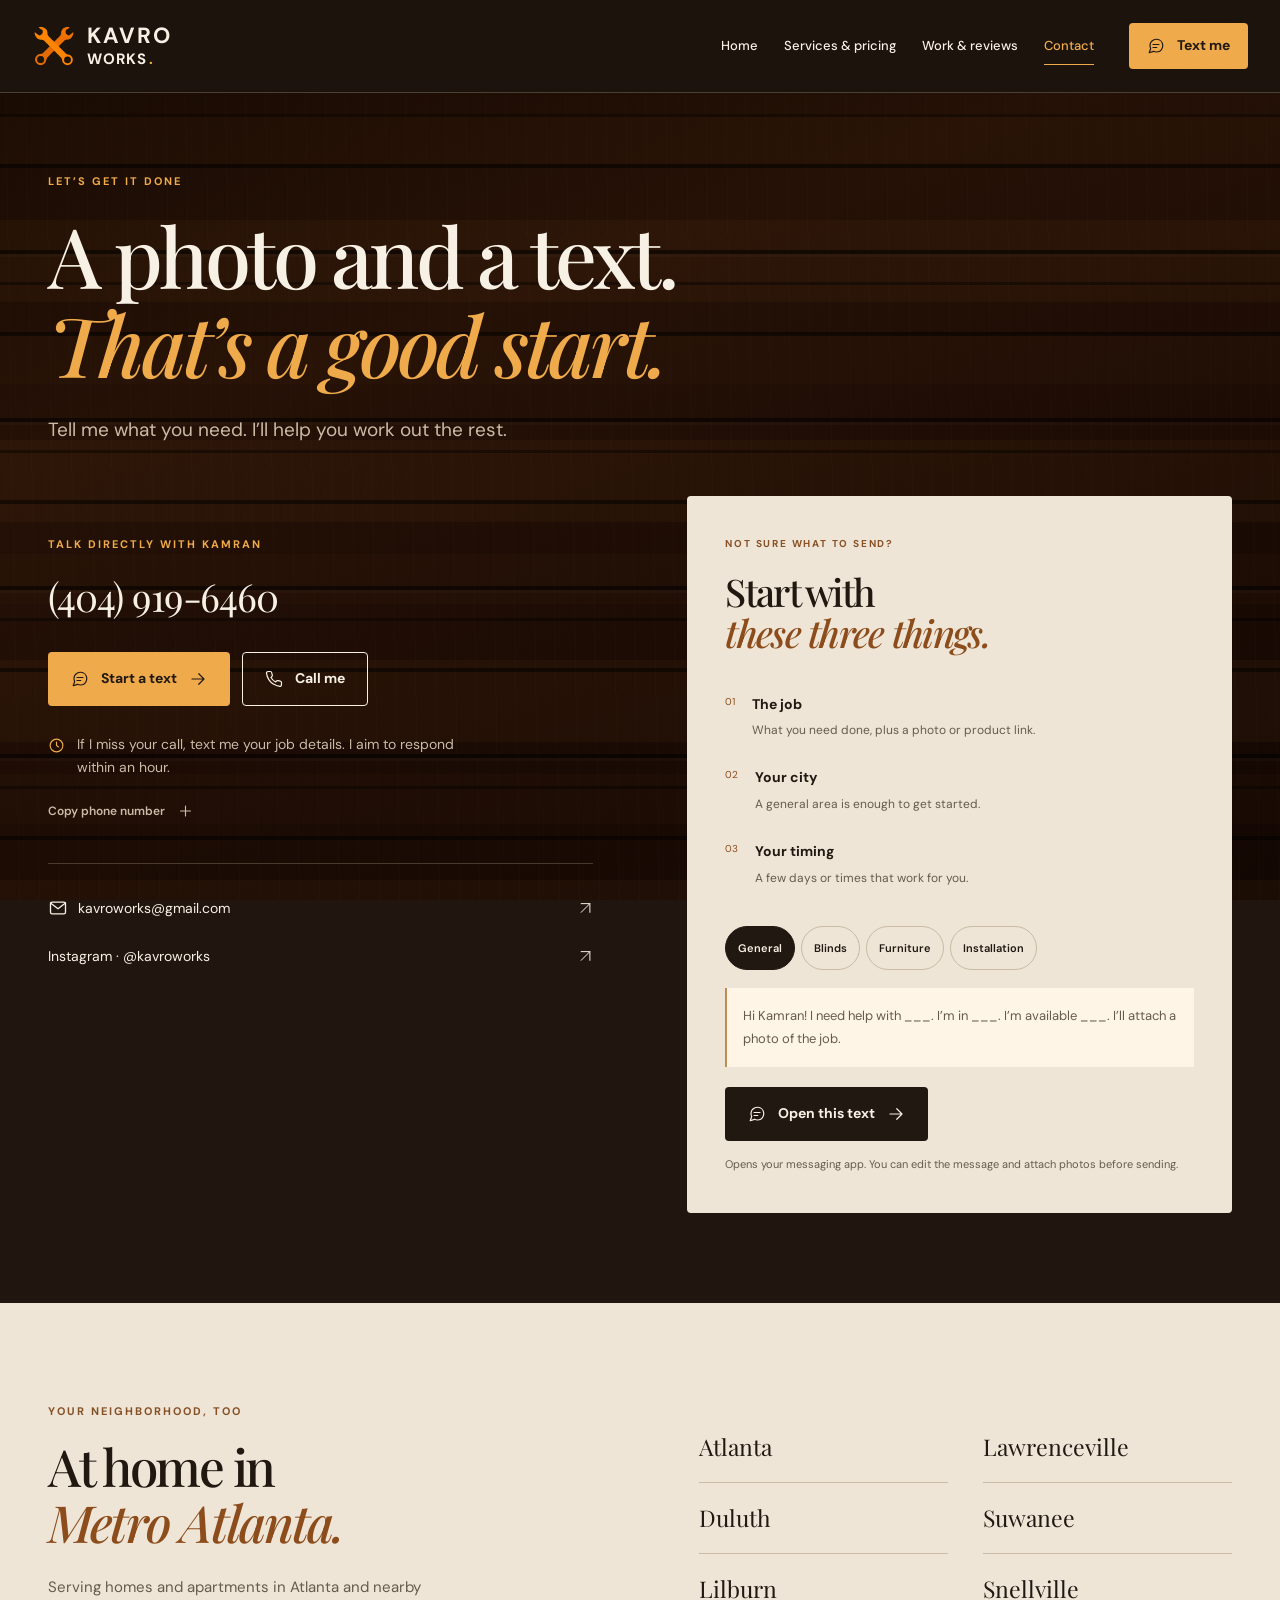
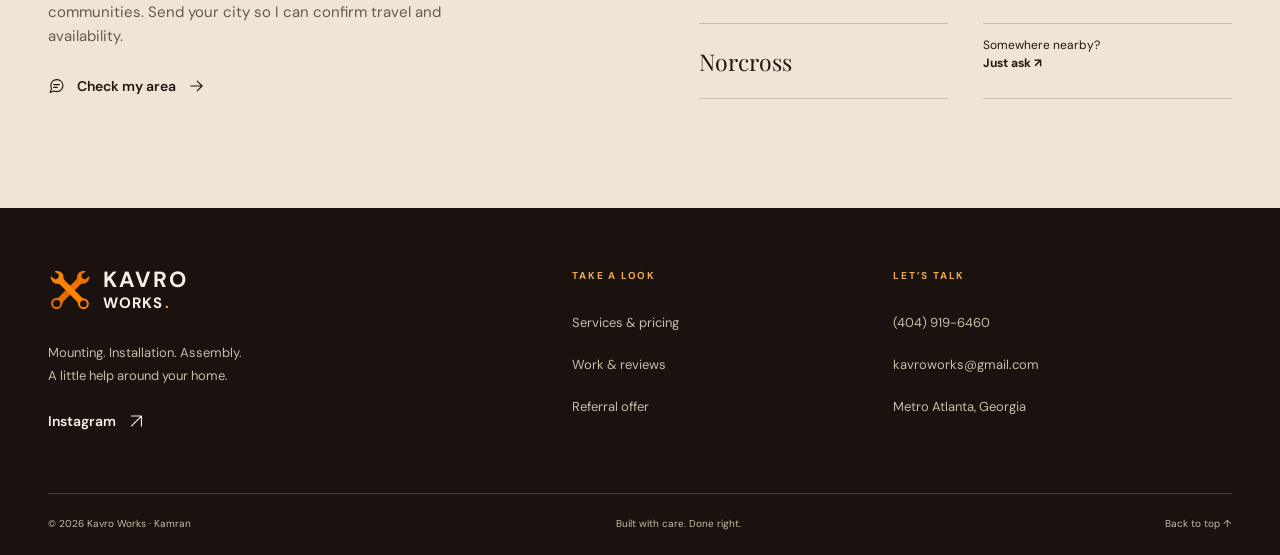
==== commit 97acd350: "Update contact.html" ====
--- a/contact.html
+++ b/contact.html
@@ -1,5 +1,5 @@
 <!doctype html>
-<html lang="en"><head><meta charset="utf-8"><meta name="viewport" content="width=device-width, initial-scale=1, viewport-fit=cover"><meta name="theme-color" content="#20150f"><title>Call or Text Kamran | Kavro Works</title><meta name="description" content="Text your project photos, city and preferred timing to Kavro Works at (404) 919-6460. Mounting, installation and assembly across Metro Atlanta."><link rel="canonical" href="https://kavroworks.com/contact.html"><meta property="og:title" content="Call or Text Kamran | Kavro Works"><meta property="og:description" content="Text your project photos, city and preferred timing to Kavro Works at (404) 919-6460. Mounting, installation and assembly across Metro Atlanta."><meta property="og:type" content="website"><meta property="og:image" content="https://kavroworks.com/images/bed-after.webp"><link rel="icon" href="images/favicon.png"><link rel="apple-touch-icon" href="images/favicon.png"><link rel="preconnect" href="https://fonts.googleapis.com"><link rel="preconnect" href="https://fonts.gstatic.com" crossorigin><link href="https://fonts.googleapis.com/css2?family=DM+Sans:wght@400;500;600;700&family=Playfair+Display:ital,wght@0,500;0,600;0,700;1,500;1,600&display=swap" rel="stylesheet"><link rel="stylesheet" href="styles.css"><script src="script.js" defer></script><script type="application/ld+json">{"@context": "https://schema.org", "@type": "HomeAndConstructionBusiness", "name": "Kavro Works", "url": "https://kavroworks.com/", "telephone": "+14049196460", "email": "kavroworks@gmail.com", "image": "https://kavroworks.com/images/bed-after.webp", "areaServed": ["Atlanta", "Lawrenceville", "Duluth", "Suwanee", "Lilburn", "Snellville", "Norcross"], "sameAs": ["https://www.instagram.com/kavroworks"]}</script></head>
+<html lang="en"><head><meta charset="utf-8"><meta name="viewport" content="width=device-width, initial-scale=1, viewport-fit=cover"><meta name="theme-color" content="#20150f"><title>Kavro Works</title><meta name="description" content="Text your project photos, city and preferred timing to Kavro Works at (404) 919-6460. Mounting, installation and assembly across Metro Atlanta."><link rel="canonical" href="https://kavroworks.com/contact.html"><meta property="og:title" content="Call or Text Kamran | Kavro Works"><meta property="og:description" content="Text your project photos, city and preferred timing to Kavro Works at (404) 919-6460. Mounting, installation and assembly across Metro Atlanta."><meta property="og:type" content="website"><meta property="og:image" content="https://kavroworks.com/images/bed-after.webp"><link rel="icon" href="images/favicon.png"><link rel="apple-touch-icon" href="images/favicon.png"><link rel="preconnect" href="https://fonts.googleapis.com"><link rel="preconnect" href="https://fonts.gstatic.com" crossorigin><link href="https://fonts.googleapis.com/css2?family=DM+Sans:wght@400;500;600;700&family=Playfair+Display:ital,wght@0,500;0,600;0,700;1,500;1,600&display=swap" rel="stylesheet"><link rel="stylesheet" href="styles.css"><script src="script.js" defer></script><script type="application/ld+json">{"@context": "https://schema.org", "@type": "HomeAndConstructionBusiness", "name": "Kavro Works", "url": "https://kavroworks.com/", "telephone": "+14049196460", "email": "kavroworks@gmail.com", "image": "https://kavroworks.com/images/bed-after.webp", "areaServed": ["Atlanta", "Lawrenceville", "Duluth", "Suwanee", "Lilburn", "Snellville", "Norcross"], "sameAs": ["https://www.instagram.com/kavroworks"]}</script></head>
 <body id="top"><div class="wood-bg" aria-hidden="true"></div><a href="#main" class="skip-link">Skip to content</a>
 <header class="site-header"><div class="header-inner"><a class="brand" href="index.html" aria-label="Kavro Works home"><img src="images/logo.png" alt="" width="44" height="44"><span>KAVRO<span class="brand-works">WORKS<span class="brand-dot">.</span></span></span></a>
 <button type="button" class="menu-toggle js-only" aria-controls="site-nav" aria-expanded="false"><span class="menu-lines" aria-hidden="true"></span><span class="sr-only">Open menu</span></button>
@@ -12,4 +12,4 @@
 <div class="container footer-bottom"><span>© 2026 Kavro Works · Kamran</span><span>Built with care. Done right.</span><a href="#top">Back to top ↑</a></div></footer>
 <div class="mobile-contact" aria-label="Quick contact"><a href="tel:+14049196460"><svg class="icon " viewBox="0 0 24 24" fill="none" stroke="currentColor" stroke-width="1.6" stroke-linecap="round" stroke-linejoin="round" aria-hidden="true"><path d="m22 16.9-.1 3a2 2 0 0 1-2.2 2 19.8 19.8 0 0 1-8.6-3.1 19.5 19.5 0 0 1-6-6A19.8 19.8 0 0 1 2 4.1 2 2 0 0 1 4 2h3a2 2 0 0 1 2 1.7c.1 1 .4 2 .7 2.9a2 2 0 0 1-.5 2.1L8 10a16 16 0 0 0 6 6l1.3-1.3a2 2 0 0 1 2.1-.5c.9.3 1.9.6 2.9.7a2 2 0 0 1 1.7 2Z"/></svg><span>Call Kamran</span></a><a class="mobile-text" href="sms:+14049196460" data-sms=""><svg class="icon " viewBox="0 0 24 24" fill="none" stroke="currentColor" stroke-width="1.6" stroke-linecap="round" stroke-linejoin="round" aria-hidden="true"><path d="M21 11.5a8.4 8.4 0 0 1-.9 3.8 8.5 8.5 0 0 1-7.6 4.7 8.4 8.4 0 0 1-3.8-.9L3 21l1.9-5.7a8.4 8.4 0 0 1-.9-3.8 8.5 8.5 0 0 1 4.7-7.6 8.4 8.4 0 0 1 3.8-.9h.5a8.5 8.5 0 0 1 8 8v.5Z"/><path d="M8 10h8M8 14h5"/></svg><span>Text your job</span><svg class="icon " viewBox="0 0 24 24" fill="none" stroke="currentColor" stroke-width="1.6" stroke-linecap="round" stroke-linejoin="round" aria-hidden="true"><path d="M4 12h15M13 5l7 7-7 7"/></svg></a></div>
 <div class="toast" role="status" aria-live="polite" aria-atomic="true" id="toast"></div>
-<dialog class="copy-dialog" id="copy-dialog" aria-labelledby="copy-title"><button type="button" class="icon-button dialog-close" data-close-copy aria-label="Close"><svg class="icon " viewBox="0 0 24 24" fill="none" stroke="currentColor" stroke-width="1.6" stroke-linecap="round" stroke-linejoin="round" aria-hidden="true"><path d="m6 6 12 12M6 18 18 6"/></svg></button><h2 id="copy-title">Copy this text</h2><p>Press and hold, or select the text and copy it.</p><textarea id="copy-fallback" readonly aria-label="Text to copy"></textarea><button class="button button-accent" type="button" data-close-copy>Done</button></dialog></body></html>+<dialog class="copy-dialog" id="copy-dialog" aria-labelledby="copy-title"><button type="button" class="icon-button dialog-close" data-close-copy aria-label="Close"><svg class="icon " viewBox="0 0 24 24" fill="none" stroke="currentColor" stroke-width="1.6" stroke-linecap="round" stroke-linejoin="round" aria-hidden="true"><path d="m6 6 12 12M6 18 18 6"/></svg></button><h2 id="copy-title">Copy this text</h2><p>Press and hold, or select the text and copy it.</p><textarea id="copy-fallback" readonly aria-label="Text to copy"></textarea><button class="button button-accent" type="button" data-close-copy>Done</button></dialog></body></html>
--- a/styles.css
+++ b/styles.css
@@ -26,3 +26,378 @@
 @media print{body{background:#fff;color:#111;padding:0}.wood-bg,.site-header,.mobile-contact,.site-footer,.toast,.offer-section,.closing-cta,.filter-bar{display:none!important}.container{width:100%}.section,.page-hero{padding:25px 0}p,.eyebrow,em{color:#333}.paper-section{background:#fff}.project-row{break-inside:avoid}.button{border:1px solid #111;color:#111;background:none}}
 
 main,.site-footer{z-index:1}
+
+/* REEL HOMEPAGE */
+
+.reel-hero {
+  position: relative;
+  isolation: isolate;
+  overflow: hidden;
+  min-height: calc(100svh - var(--header-height, 92px));
+  background: #21150f;
+}
+
+.reel-backdrop {
+  position: absolute;
+  inset: 0;
+  z-index: 0;
+  width: 100%;
+  height: 100%;
+  object-fit: cover;
+  filter: blur(24px);
+  transform: scale(1.08);
+  opacity: 0.65;
+  pointer-events: none;
+}
+
+.reel-shade {
+  position: absolute;
+  inset: 0;
+  z-index: 2;
+  background: linear-gradient(
+    90deg,
+    rgba(20, 12, 7, 0.85),
+    rgba(20, 12, 7, 0.35)
+  );
+  pointer-events: none;
+}
+
+.reel-content {
+  position: relative;
+  z-index: 3;
+  display: grid;
+  grid-template-columns: 1.2fr 1fr;
+  align-items: center;
+  gap: 60px;
+  min-height: inherit;
+  padding-block: 40px;
+}
+
+.reel-copy {
+  position: relative;
+  z-index: 3;
+}
+
+.reel-copy h1 {
+  font-size: clamp(44px, 5.5vw, 80px);
+  margin-bottom: 24px;
+}
+
+.reel-copy > p {
+  max-width: 440px;
+  color: var(--cream);
+  font-size: 18px;
+  margin-bottom: 28px;
+}
+
+.reel-copy .button-row {
+  gap: 12px;
+}
+
+.reel-instagram {
+  margin-top: 18px;
+  color: var(--cream);
+}
+
+.reel-frame {
+  position: relative;
+  height: min(
+    760px,
+    calc(100svh - var(--header-height, 92px) - 80px)
+  );
+  min-height: 260px;
+  max-width: 100%;
+  aspect-ratio: 9 / 16;
+  justify-self: center;
+  overflow: hidden;
+  border-radius: 12px;
+  background: #100c09;
+  border: 1px solid rgba(255, 255, 255, 0.2);
+  box-shadow: 0 24px 80px rgba(0, 0, 0, 0.45);
+}
+
+#reel-main {
+  display: block;
+  width: 100%;
+  height: 100%;
+  object-fit: contain;
+}
+
+.reel-toggle {
+  position: absolute;
+  top: 18px;
+  right: 20px;
+  z-index: 5;
+  align-items: center;
+  justify-content: center;
+  min-height: 44px;
+  padding: 10px 16px;
+  border: 1px solid rgba(255, 255, 255, 0.35);
+  border-radius: 30px;
+  background: rgba(20, 12, 7, 0.7);
+  color: #fff;
+  font-size: 12px;
+}
+
+/* MOBILE: video fills the opening screen */
+
+@media (max-width: 650px) {
+  .reel-hero {
+    min-height: calc(
+      100svh
+      - var(--header-height, 73px)
+      - 72px
+      - env(safe-area-inset-bottom, 0px)
+    );
+  }
+
+  .reel-backdrop {
+    display: none;
+  }
+
+  .reel-content {
+    position: static;
+    display: flex;
+    align-items: flex-end;
+    width: 100%;
+    min-height: inherit;
+    padding: 30px 20px;
+  }
+
+  .reel-frame {
+    position: absolute;
+    inset: 0;
+    z-index: 1;
+    width: 100%;
+    height: 100%;
+    min-height: 0;
+    aspect-ratio: auto;
+    border: 0;
+    border-radius: 0;
+    box-shadow: none;
+  }
+
+  #reel-main {
+    object-fit: cover;
+    object-position: center;
+  }
+
+  .reel-shade {
+    background: linear-gradient(
+      to top,
+      rgba(15, 9, 5, 0.95) 0%,
+      rgba(15, 9, 5, 0.65) 32%,
+      rgba(15, 9, 5, 0.08) 72%
+    );
+  }
+
+  .reel-copy {
+    width: 100%;
+  }
+
+  .reel-copy .eyebrow {
+    font-size: 9px;
+    margin-bottom: 12px;
+  }
+
+  .reel-copy h1 {
+    font-size: clamp(34px, 10vw, 48px);
+    margin-bottom: 16px;
+  }
+
+  .reel-copy > p {
+    font-size: 14px;
+    max-width: 340px;
+    margin-bottom: 20px;
+  }
+
+  .reel-copy .button {
+    padding: 13px 15px;
+    font-size: 12px;
+  }
+
+  .reel-instagram {
+    margin-top: 10px;
+    font-size: 11px;
+  }
+}
+
+/* Instagram reel: desktop */
+.reel-frame {
+  width: min(100%, 400px);
+  height: 710px;
+  min-height: 0;
+  aspect-ratio: auto;
+  background: #fff;
+}
+
+.reel-frame iframe {
+  display: block;
+  width: 100%;
+  height: 100%;
+  border: 0;
+}
+
+/* Mobile: reel first, headline underneath */
+@media (max-width: 650px) {
+  .reel-content {
+    position: relative;
+    display: flex;
+    flex-direction: column;
+    align-items: stretch;
+    gap: 28px;
+    padding: 24px 20px 36px;
+  }
+
+  .reel-frame {
+    position: relative;
+    inset: auto;
+    z-index: 3;
+    order: -1;
+    width: 100%;
+    max-width: 400px;
+    height: 710px;
+    margin-inline: auto;
+    border-radius: 12px;
+  }
+
+  .reel-copy {
+    position: relative;
+    z-index: 3;
+  }
+}
+
+/* KAVRO WORKS — HOMEPAGE REFRESH
+   Paste this entire block at the very END of your existing styles.css.
+   These rules only change the new homepage. */
+
+body.kw-home { --kw-gold: #edb875; }
+.kw-home :is(a,button):focus-visible { outline: 3px solid var(--kw-gold); outline-offset: 5px; }
+.kw-home .site-header { background: rgba(24,17,12,.94); backdrop-filter: blur(18px); }
+.kw-home .kw-film-hero { position: relative; isolation: isolate; overflow: hidden; min-height: 760px; border-bottom: 1px solid var(--line); }
+.kw-home .kw-film-media { position: absolute; inset: 0; z-index: -1; pointer-events: none; background: #17120d; }
+.kw-home .kw-film-poster,.kw-home .kw-film-video { position: absolute; right: 0; top: 0; width: 57%; height: 100%; object-fit: contain; object-position: center; }
+.kw-home .kw-film-poster { object-fit: cover; object-position: center 57%; opacity: .78; }
+.kw-home .kw-film-video { opacity: 0; transition: opacity .8s ease; }
+.kw-home .kw-film-hero.kw-video-ready .kw-film-video { opacity: 1; }
+.kw-home .kw-film-hero.kw-video-ready .kw-film-poster { opacity: 0; }
+.kw-home .kw-film-shade { position: absolute; inset: 0; background: linear-gradient(90deg,#17120d 4%,rgba(23,18,13,.97) 33%,rgba(23,18,13,.66) 52%,rgba(23,18,13,.12) 76%),linear-gradient(0deg,#17120d 0%,transparent 25%,rgba(23,18,13,.12) 85%); }
+.kw-home .kw-hero-layout { min-height: 702px; display: grid; grid-template-columns: 1.15fr 1fr; gap: 7%; padding-top: 66px; padding-bottom: 60px; align-items: center; }
+.kw-home .kw-hero-copy { padding-block: 12px 42px; max-width: 680px; }
+.kw-home .kw-location { display: inline-flex; align-items: center; gap: 12px; margin-bottom: 28px; font: 500 10px/1.5 var(--sans); letter-spacing: .15em; color: #e2d4c0; }
+.kw-home .kw-location>span { width: 7px; height: 7px; border-radius: 50%; background: var(--kw-gold); box-shadow: 0 0 0 5px #edb87516; flex: 0 0 auto; }
+.kw-home .kw-hero-copy h1 { font: 500 clamp(50px,5.9vw,89px)/1.03 var(--serif); letter-spacing: -.055em; margin: 0 0 28px; color: #fff8ed; }
+.kw-home .kw-hero-copy h1 em { display: inline-block; color: var(--kw-gold); font-weight: 500; }
+.kw-home .kw-hero-lead { font-size: 17px; line-height: 1.8; color: #e4d9ca; max-width: 480px; }
+.kw-home .kw-hero-actions { display: flex; flex-wrap: wrap; align-items: center; gap: 20px 25px; margin-top: 29px; }
+.kw-home .kw-hero-actions .button { gap: 22px; border-radius: 4px; padding: 17px 23px; }
+.kw-home .kw-quiet-link { display: inline-flex; align-items: center; gap: 10px; font-size: 12px; border-bottom: 1px solid #edb87560; padding-block: 9px; }
+.kw-home .kw-quiet-link:hover { color: var(--kw-gold); }
+.kw-home .kw-reply-note { font-size: 11px; line-height: 1.8; color: #cbbba6; margin-top: 20px; }
+.kw-home .kw-hero-signoff { display: flex; align-items: center; gap: 20px; padding-top: 28px; margin-top: 22px; border-top: 1px solid #f7f0e424; width: fit-content; }
+.kw-home .kw-signature { font: italic 30px/1.2 var(--serif); letter-spacing: -.05em; color: var(--kw-gold); }
+.kw-home .kw-hero-signoff>span:last-child { max-width: 120px; font-size: 8px; line-height: 1.8; letter-spacing: .14em; color: #c8b8a4; }
+.kw-home .kw-hero-right { min-height: 560px; display: flex; flex-direction: column; align-items: flex-end; justify-content: space-between; gap: 32px; padding-bottom: 8px; }
+.kw-home .kw-film-caption { display: flex; align-items: center; justify-content: flex-end; gap: 14px; width: 100%; }
+.kw-home .kw-film-caption-label { font-size: 8px; letter-spacing: .17em; color: #e1d6c8; }
+.kw-home .kw-video-toggle { display: inline-flex; align-items: center; justify-content: center; min-height: 44px; border: 1px solid #f7f0e455; border-radius: 30px; padding: 9px 14px; background: #17120d80; color: #fff8ed; font: 500 10px var(--sans); cursor: pointer; }
+.kw-home .kw-video-toggle[hidden] { display: none; }
+.kw-home .kw-project-peek { position: relative; width: min(100%,350px); background: #f5eddf; color: #211811; padding: 12px; border-radius: 5px; box-shadow: 0 24px 70px #0006; transform: rotate(2deg); transition: transform .35s,box-shadow .35s; margin-bottom: 20px; }
+.kw-home .kw-peek-top { display: flex; align-items: center; justify-content: space-between; gap: 8px; padding-bottom: 10px; }
+.kw-home .kw-peek-top>span { font-size: 8px; letter-spacing: .12em; }
+.kw-home .kw-peek-tabs { display: flex; align-items: center; gap: 3px; background: #e8dece; padding: 2px; border-radius: 30px; }
+.kw-home .kw-peek-tabs button { min-width: 52px; min-height: 44px; padding: 7px 10px; border: 0; border-radius: 30px; background: transparent; font: 500 10px var(--sans); color: #665747; cursor: pointer; }
+.kw-home .kw-peek-tabs button[aria-pressed="true"] { background: #211811; color: #f7f0e4; }
+.kw-home .kw-peek-photo { display: block; position: relative; aspect-ratio: 1.48; overflow: hidden; background: #d3c7b5; border-radius: 2px; }
+.kw-home .kw-peek-photo>img { width: 100%; height: 100%; object-fit: cover; object-position: center 62%; transition: transform .65s ease; }
+.kw-home .kw-photo-label { position: absolute; top: 12px; left: 12px; background: #17120dbb; color: #fff8ed; border-radius: 2px; padding: 5px 9px; font-size: 9px; }
+.kw-home .kw-photo-arrow { position: absolute; right: 12px; bottom: 12px; display: grid; place-items: center; width: 32px; height: 32px; border-radius: 50%; background: #f7f0e4; color: #211811; font-size: 20px; }
+.kw-home .kw-peek-bottom { display: flex; align-items: center; justify-content: space-between; gap: 10px; padding: 13px 1px 3px; }
+.kw-home .kw-peek-bottom h2 { font: 500 20px/1.2 var(--serif); letter-spacing: -.04em; margin: 0 0 5px; }
+.kw-home .kw-peek-bottom p { font-size: 10px; color: #746656; margin: 0; }
+.kw-home .kw-peek-work { display: inline-flex; align-items: center; gap: 7px; font-size: 9px; white-space: nowrap; min-height: 44px; }
+.kw-home .kw-before-chip { position: absolute; left: -28px; bottom: -48px; display: flex; align-items: center; gap: 10px; background: #e9dcc5; border: 3px solid #f5eddf; padding: 6px 14px 6px 6px; box-shadow: 0 12px 25px #0003; transform: rotate(-6deg); font-size: 9px; line-height: 1.8; }
+.kw-home .kw-before-chip img { width: 46px; height: 52px; object-fit: cover; }
+.kw-home .kw-before-chip strong { font-weight: 600; }
+.kw-home .kw-hero-bottom { position: relative; display: flex; align-items: center; justify-content: space-between; gap: 20px; padding: 24px 0; border-top: 1px solid #f7f0e426; color: #c8b8a4; }
+.kw-home .kw-hero-bottom>a { display: inline-flex; gap: 30px; align-items: center; font-size: 11px; min-height: 28px; }
+.kw-home .kw-hero-bottom>a>span { color: var(--kw-gold); font-size: 20px; }
+.kw-home .kw-hero-bottom>span { font-size: 8px; letter-spacing: .18em; }
+.kw-home .promise-strip { background: #1f1710b0; }
+.kw-home #home-services { scroll-margin-top: 100px; }
+.kw-home .services-intro { padding-block: 92px; }
+.kw-home .service-preview-list>a { transition: padding .3s,background .3s; }
+.kw-home .service-preview-list>a:hover { padding-left: 12px; background: #efab4b08; }
+.kw-home .paper-section { position: relative; }
+.kw-home .home-project>img { transition: transform .55s,border-radius .55s; }
+.kw-home .home-project:hover>img { transform: translateY(-5px); border-radius: 24px 4px 24px 4px; }
+.kw-home .about-section { grid-template-columns: .9fr 1.15fr; gap: 12%; padding-block: 100px; }
+.kw-home .kw-portrait { position: relative; width: 100%; max-width: 380px; margin: 0 0 20px 10px; transform: rotate(-2deg); }
+.kw-home .kw-portrait-outline { position: absolute; inset: -12px 14px 15px -16px; border: 1px solid #edb87555; border-radius: 5px; transform: rotate(5deg); }
+.kw-home .kw-portrait-frame { position: relative; padding: 13px 13px 0; background: #271a11; border: 1px solid #ac845b; border-radius: 4px; box-shadow: 0 25px 60px #0005,inset 0 0 0 4px #130b06,inset 0 0 0 5px #694b30; }
+.kw-home .kw-portrait-frame>img { width: 100%; height: auto; aspect-ratio: 1198/1313; object-fit: cover; display: block; border: 1px solid #80613d; }
+.kw-home .kw-portrait-frame figcaption { display: flex; justify-content: space-between; align-items: center; gap: 15px; padding: 17px 6px 20px; }
+.kw-home .kw-portrait-frame figcaption>span:last-child { max-width: 140px; font-size: 8px; letter-spacing: .13em; line-height: 1.8; text-align: right; color: #d0bfa8; }
+.kw-home .kw-frame-corner { position: absolute; width: 21px; height: 21px; border: 2px solid #e2b880; z-index: 2; pointer-events: none; }
+.kw-home .kw-frame-corner-tl { left: 5px; top: 5px; border-right: 0; border-bottom: 0; }
+.kw-home .kw-frame-corner-tr { right: 5px; top: 5px; border-left: 0; border-bottom: 0; }
+.kw-home .kw-frame-corner-bl { left: 5px; bottom: 5px; border-right: 0; border-top: 0; }
+.kw-home .kw-frame-corner-br { right: 5px; bottom: 5px; border-left: 0; border-top: 0; }
+.kw-home .kw-portrait-stamp { position: absolute; right: -27px; bottom: -24px; display: grid; place-content: center; width: 99px; height: 99px; border: 1px solid #a57d50; border-radius: 50%; background: #eddfc5; box-shadow: inset 0 0 0 5px #eddfc5,inset 0 0 0 6px #b99260,0 8px 24px #0003; color: #5b3a22; text-align: center; font-size: 8px; font-weight: 600; line-height: 1.9; letter-spacing: .1em; transform: rotate(9deg); }
+.kw-home .kw-reveal { opacity: 1; }
+.kw-home .kw-reveal.kw-will-reveal { opacity: 0; transform: translateY(20px); transition: opacity .65s ease,transform .65s ease; }
+.kw-home .kw-reveal.kw-is-visible { opacity: 1; transform: none; }
+@media(hover:hover) and (pointer:fine) {
+  .kw-home .kw-project-peek:hover { transform: rotate(0); box-shadow: 0 30px 80px #0007; }
+  .kw-home .kw-peek-photo:hover>img { transform: scale(1.04); }
+}
+@media(min-width:1600px) {
+  .kw-home .kw-film-poster,.kw-home .kw-film-video { right: max(0px,calc((100vw - 1600px)/2)); width: 780px; }
+}
+@media(max-width:1100px) {
+  .kw-home .kw-hero-layout { grid-template-columns: 1.1fr 1fr; gap: 5%; }
+  .kw-home .kw-hero-copy h1 { font-size: clamp(49px,6vw,65px); }
+  .kw-home .kw-hero-lead { font-size: 15px; }
+  .kw-home .kw-hero-actions { gap: 10px 18px; }
+  .kw-home .kw-hero-right { min-height: 540px; }
+  .kw-home .kw-film-caption-label { display: none; }
+}
+@media(max-width:760px) {
+  .kw-home .kw-film-hero { min-height: 0; }
+  .kw-home .kw-film-poster,.kw-home .kw-film-video { width: 100%; height: 620px; object-fit: cover; object-position: center 40%; }
+  .kw-home .kw-film-shade { background: linear-gradient(90deg,rgba(23,18,13,.92),rgba(23,18,13,.43)),linear-gradient(0deg,#17120d 0%,#17120d 31%,transparent 62%,rgba(23,18,13,.18)); }
+  .kw-home .kw-hero-layout { display: flex; flex-direction: column; align-items: stretch; padding-top: 48px; padding-bottom: 66px; min-height: 0; gap: 42px; }
+  .kw-home .kw-hero-copy { padding: 0; }
+  .kw-home .kw-location { margin-bottom: 25px; font-size: 8px; letter-spacing: .14em; }
+  .kw-home .kw-hero-copy h1 { font-size: clamp(43px,10.5vw,72px); margin-bottom: 22px; }
+  .kw-home .kw-hero-lead { font-size: 14px; max-width: 370px; }
+  .kw-home .kw-hero-actions { margin-top: 24px; gap: 12px 18px; }
+  .kw-home .kw-hero-actions .button { font-size: 12px; padding: 15px 18px; gap: 15px; }
+  .kw-home .kw-quiet-link { font-size: 10px; }
+  .kw-home .kw-reply-note { font-size: 10px; max-width: 330px; }
+  .kw-home .kw-hero-signoff { padding-top: 19px; margin-top: 19px; }
+  .kw-home .kw-hero-right { min-height: 0; gap: 22px; padding: 0; align-items: center; }
+  .kw-home .kw-film-caption { justify-content: space-between; }
+  .kw-home .kw-film-caption-label { display: inline; font-size: 7px; }
+  .kw-home .kw-project-peek { width: min(100% - 14px,410px); transform: rotate(1.5deg); margin: 0 0 15px 10px; }
+  .kw-home .kw-before-chip { left: -10px; bottom: -45px; }
+  .kw-home .kw-hero-bottom { padding-block: 17px; }
+  .kw-home .kw-hero-bottom>span { display: none; }
+  .kw-home .kw-hero-bottom>a { font-size: 10px; }
+  .kw-home .services-intro { padding-block: 62px; }
+  .kw-home .about-section { grid-template-columns: 1fr; gap: 54px; padding-block: 65px; }
+  .kw-home .kw-portrait { width: min(85%,330px); margin: 0 auto 10px; }
+  .kw-home .kw-portrait-stamp { right: -18px; width: 88px; height: 88px; font-size: 7px; }
+  .kw-home .kw-peek-bottom h2 { font-size: 19px; }
+}
+@media(max-width:370px) {
+  .kw-home .kw-peek-top>span { font-size: 7px; letter-spacing: .05em; }
+  .kw-home .kw-peek-tabs button { min-width: 48px; padding-inline: 7px; }
+  .kw-home .kw-peek-bottom h2 { font-size: 17px; }
+  .kw-home .kw-peek-work { font-size: 8px; }
+}
+@media(prefers-reduced-motion:reduce) {
+  .kw-home :is(.kw-film-video,.kw-project-peek,.kw-peek-photo>img,.kw-reveal,.home-project>img,.service-preview-list>a) { transition: none !important; }
+  .kw-home .kw-reveal.kw-will-reveal { opacity: 1; transform: none; }
+  .kw-home .kw-project-peek { transform: none; }
+}
